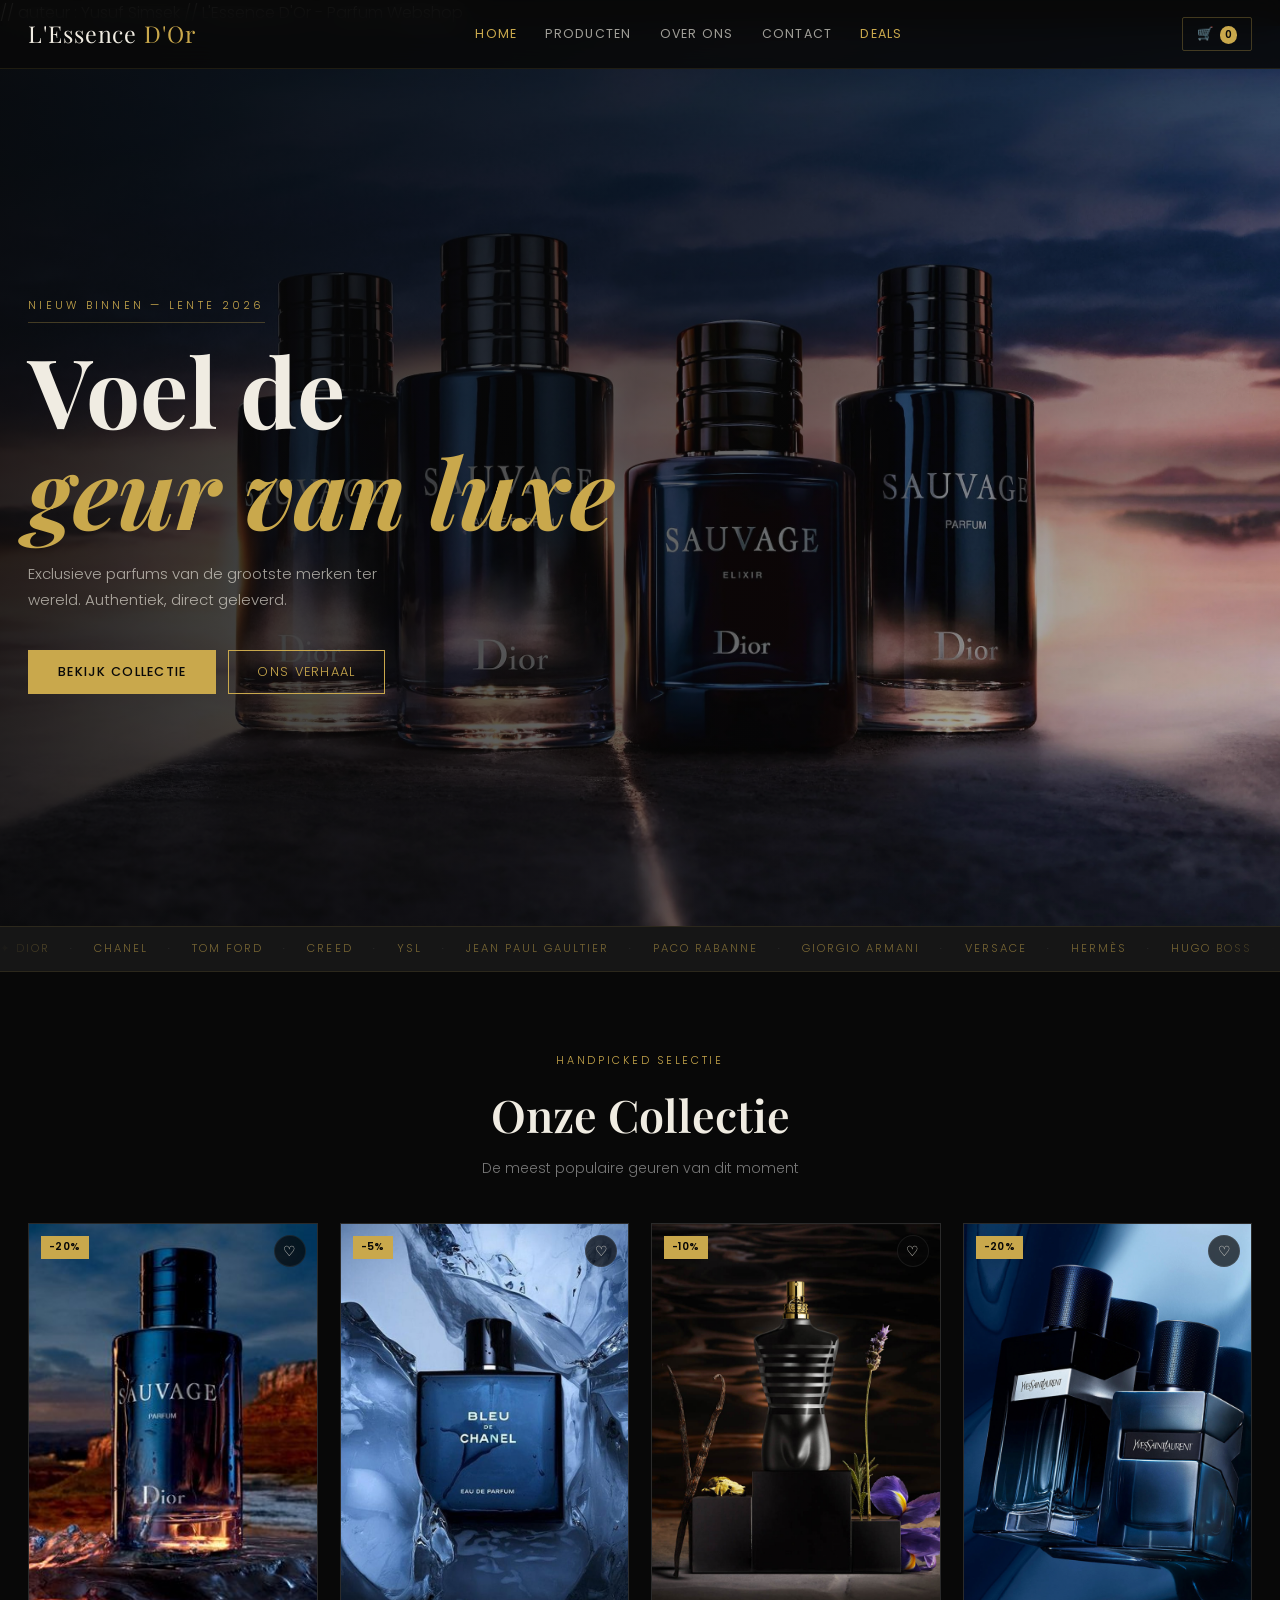
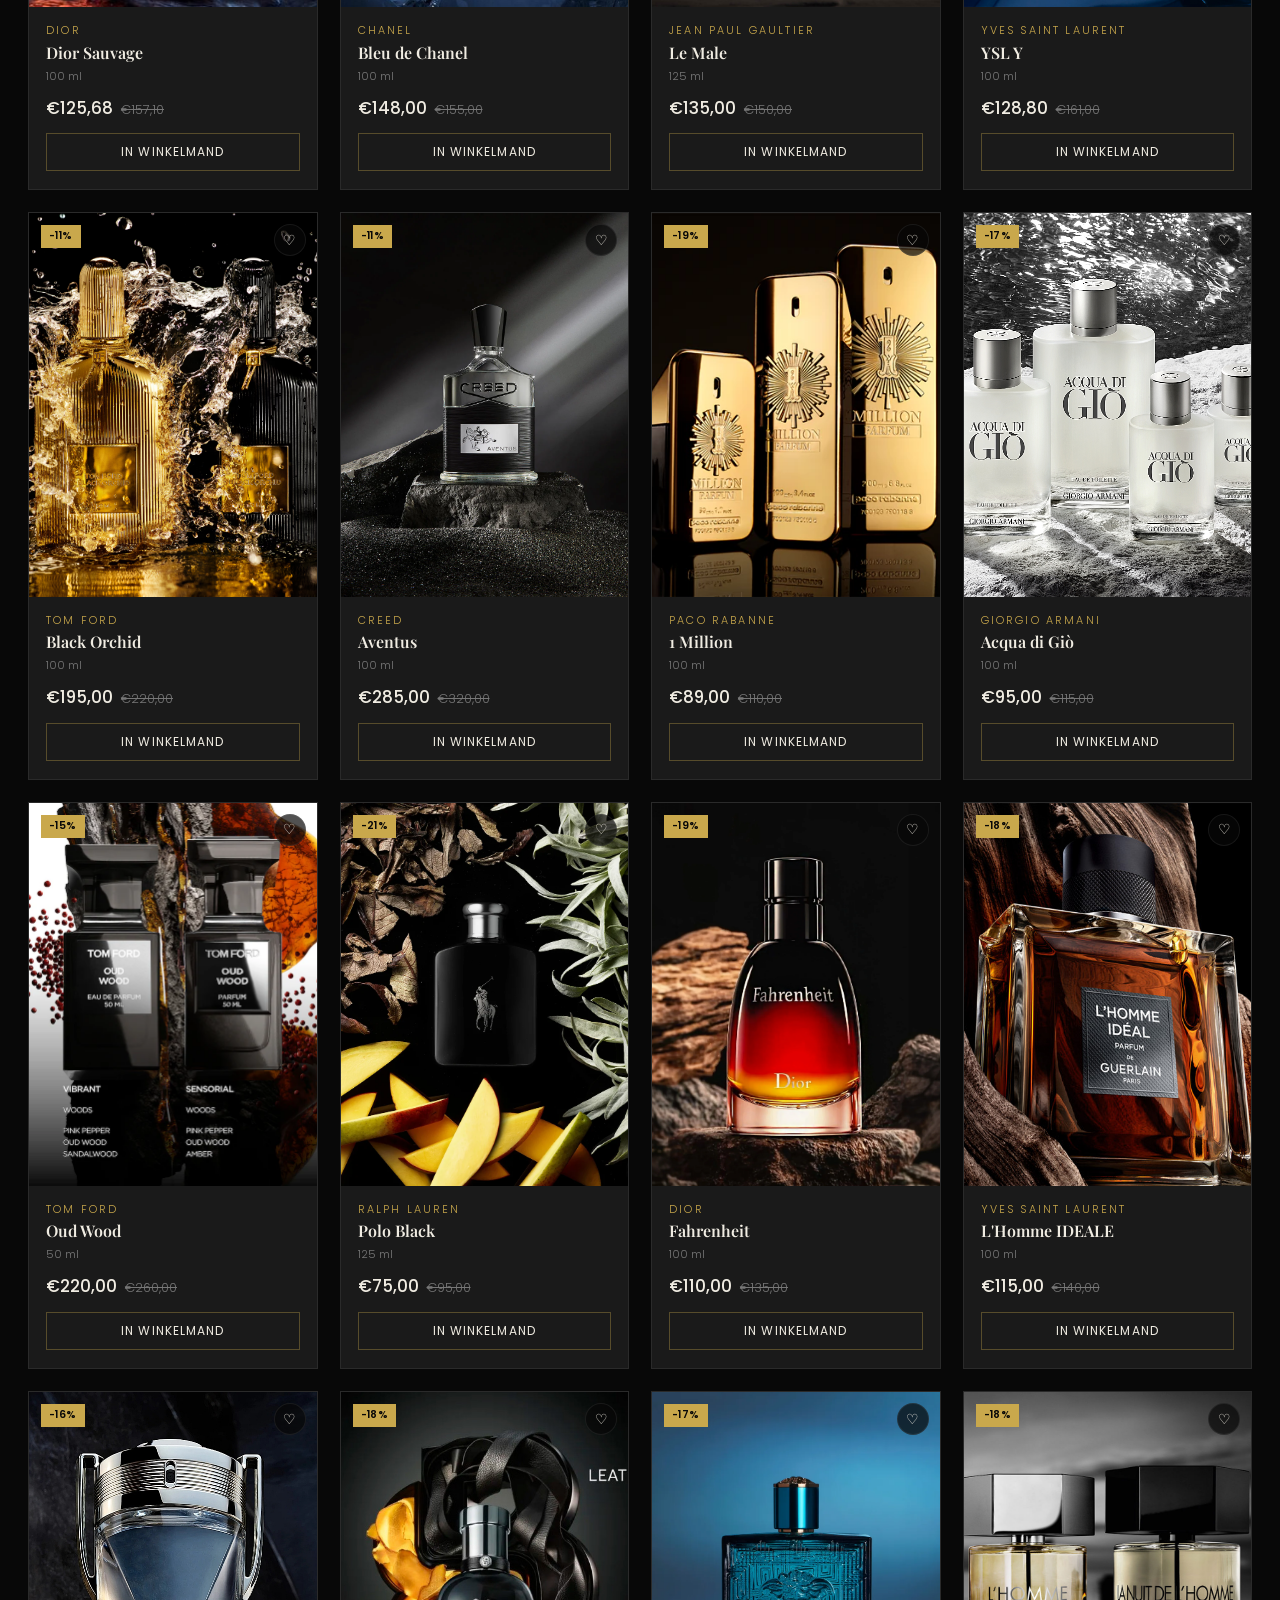
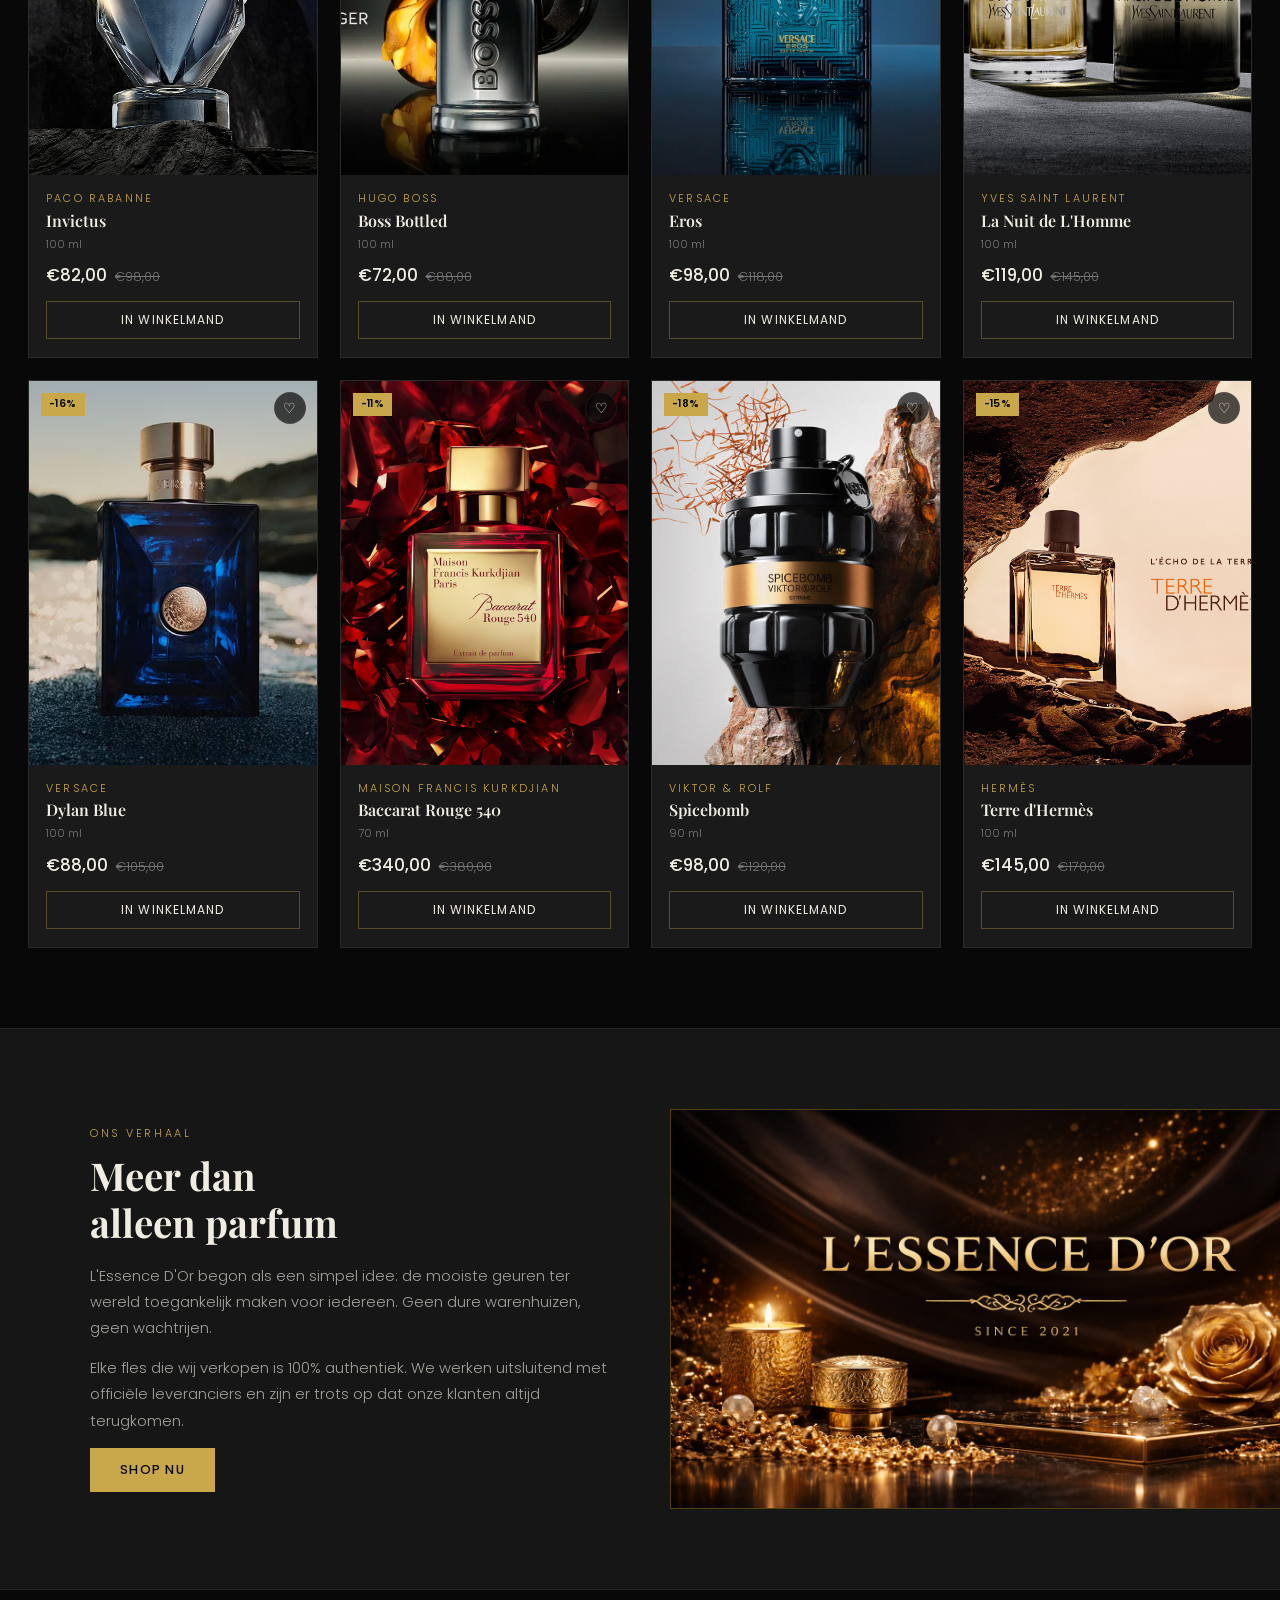
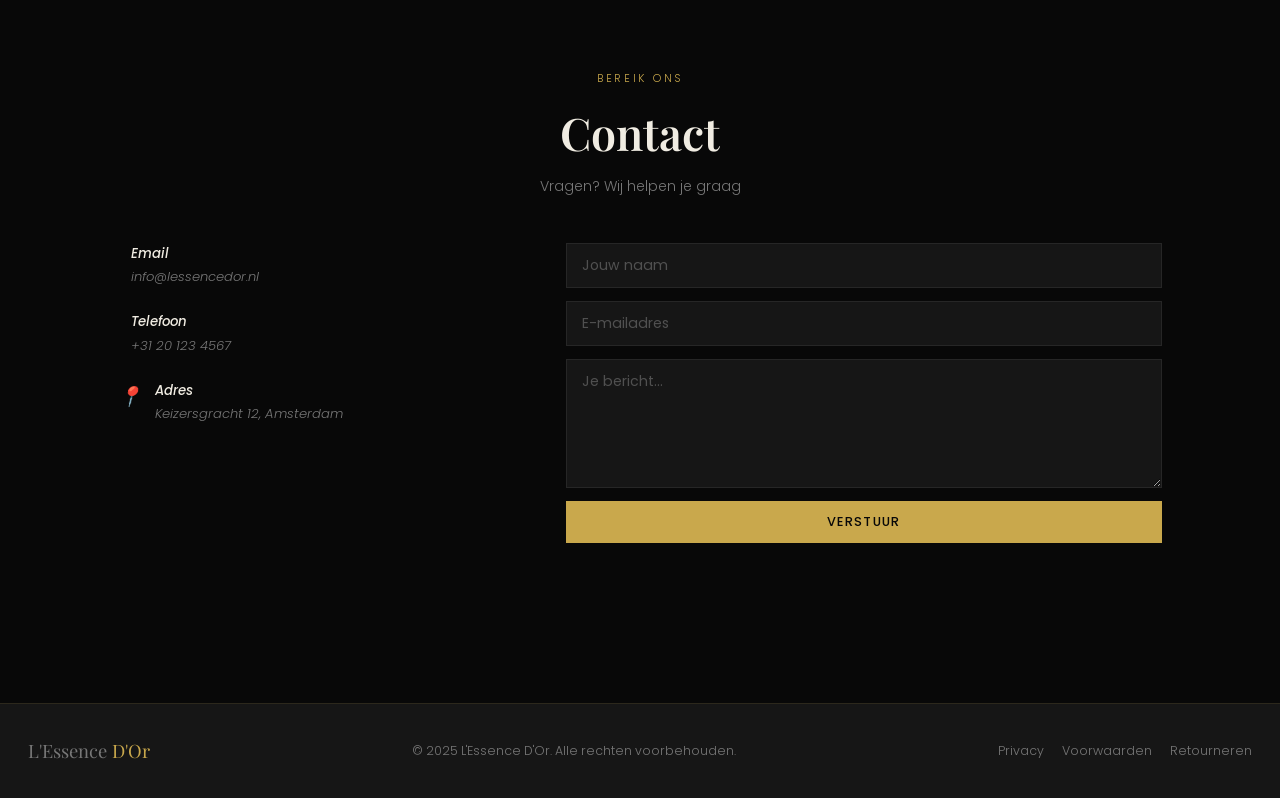
==== index.html @ 988c30e9 "Add files via upload" ====
// auteur : Yusuf Simsek
// L'Essence D'Or - Parfum Webshop

<!DOCTYPE html>
<html lang="nl">
<head>
  <meta charset="UTF-8">
  <meta name="viewport" content="width=device-width, initial-scale=1.0">
  <title>L'Essence D'Or — Luxury Parfum</title>
  <link rel="stylesheet" href="style.css">
  <link href="https://fonts.googleapis.com/css2?family=Playfair+Display:ital,wght@0,400;0,600;0,700;1,400&family=Poppins:wght@300;400;500&display=swap" rel="stylesheet">
</head>
<body>

<header id="navbar">
  <div class="nav-inner">
    <div id="logo">
      <a href="index.html">L'Essence <span>D'Or</span></a>
    </div>

    <nav id="mainNav">
      <a href="index.html" class="actief">Home</a>
      <a href="index.html#producten-sectie">Producten</a>
      <a href="index.html#over-ons">Over ons</a>
      <a href="index.html#contact">Contact</a>
      <a href="deals.html" class="deals-link">Deals </a>
    </nav>

    <div class="nav-rechts">
      <button id="cartBtn">🛒 <span id="cartCount">0</span></button>
      <button class="hamburger" id="hamburger" aria-label="Menu">☰</button>
    </div>
  </div>
</header>

<nav id="mobileMenu">
  <a href="index.html">Home</a>
  <a href="index.html#producten-sectie">Producten</a>
  <a href="index.html#over-ons">Over ons</a>
  <a href="index.html#contact">Contact</a>
  <a href="deals.html">Deals </a>
</nav>


<section id="hero">
  <div class="hero-bg"></div>
  <div class="hero-verduistering"></div>
  <div class="hero-tekst">
    <span class="hero-label">Nieuw binnen — Lente 2026</span>
    <h1>Voel de<br><em>geur van luxe</em></h1>
    <p class="hero-sub">Exclusieve parfums van de grootste merken ter wereld. Authentiek, direct geleverd.</p>
    <div class="hero-knoppen">
      <a href="#producten-sectie" class="btn-goud">Bekijk collectie</a>
      <a href="#over-ons" class="btn-outline">Ons verhaal</a>
    </div>
  </div>
</section>


<aside class="merken-strip" aria-label="Merken">
  <div class="merken-ticker" aria-hidden="true">
    <span>✦ Dior</span><span class="scheidsteken">·</span>
    <span>Chanel</span><span class="scheidsteken">·</span>
    <span>Tom Ford</span><span class="scheidsteken">·</span>
    <span>Creed</span><span class="scheidsteken">·</span>
    <span>YSL</span><span class="scheidsteken">·</span>
    <span>Jean Paul Gaultier</span><span class="scheidsteken">·</span>
    <span>Paco Rabanne</span><span class="scheidsteken">·</span>
    <span>Giorgio Armani</span><span class="scheidsteken">·</span>
    <span>Versace</span><span class="scheidsteken">·</span>
    <span>Hermès</span><span class="scheidsteken">·</span>
    <span>Hugo Boss</span><span class="scheidsteken">·</span>
    <span>Viktor &amp; Rolf</span><span class="scheidsteken">·</span>
    <span>Maison Francis Kurkdjian</span><span class="scheidsteken">·</span>
    <!-- duplicaat voor naadloos effect -->
    <span>✦ Dior</span><span class="scheidsteken">·</span>
    <span>Chanel</span><span class="scheidsteken">·</span>
    <span>Tom Ford</span><span class="scheidsteken">·</span>
    <span>Creed</span><span class="scheidsteken">·</span>
    <span>YSL</span><span class="scheidsteken">·</span>
    <span>Jean Paul Gaultier</span><span class="scheidsteken">·</span>
    <span>Paco Rabanne</span><span class="scheidsteken">·</span>
    <span>Giorgio Armani</span><span class="scheidsteken">·</span>
    <span>Versace</span><span class="scheidsteken">·</span>
    <span>Hermès</span><span class="scheidsteken">·</span>
    <span>Hugo Boss</span><span class="scheidsteken">·</span>
    <span>Viktor &amp; Rolf</span><span class="scheidsteken">·</span>
    <span>Maison Francis Kurkdjian</span><span class="scheidsteken">·</span>
  </div>
</aside>


<main id="producten-sectie">
  <div class="sectie-hoofd">
    <span class="goud-label">Handpicked selectie</span>
    <h2>Onze Collectie</h2>
    <p>De meest populaire geuren van dit moment</p>
  </div>
  <ul class="product-grid" id="productGrid"></ul>
</main>


<section id="over-ons">
  <div class="over-ons-inner">
    <article class="over-tekst">
      <span class="goud-label">Ons verhaal</span>
      <h2>Meer dan<br>alleen parfum</h2>
      <p>L'Essence D'Or begon als een simpel idee: de mooiste geuren ter wereld toegankelijk maken voor iedereen. Geen dure warenhuizen, geen wachtrijen.</p>
      <p>Elke fles die wij verkopen is 100% authentiek. We werken uitsluitend met officiële leveranciers en zijn er trots op dat onze klanten altijd terugkomen.</p>
      <a href="#producten-sectie" class="btn-goud">Shop nu</a>
    </article>
    <figure class="over-figuur">
      <div class="over-figuur-inhoud">
        <span><img src="images/L'Essence D'Or.png" alt="L'Essence D'Or"></span>
        
      </div>
    </figure>
  </div>
</section>


<section id="contact">
  <div class="sectie-hoofd">
    <span class="goud-label">Bereik ons</span>
    <h2>Contact</h2>
    <p>Vragen? Wij helpen je graag</p>
  </div>

  <div class="contact-grid">
    <address class="contact-info">
      <div class="contact-blok">
        <span class="icon"></span>
        <div>
          <strong>Email</strong>
          <p>info@lessencedor.nl</p>
        </div>
      </div>
      <div class="contact-blok">
        <span class="icon"></span>
        <div>
          <strong>Telefoon</strong>
          <p>+31 20 123 4567</p>
        </div>
      </div>
      <div class="contact-blok">
        <span class="icon">📍</span>
        <div>
          <strong>Adres</strong>
          <p>Keizersgracht 12, Amsterdam</p>
        </div>
      </div>
    </address>

    <form id="contactForm" class="contact-form" novalidate>
      <input type="text" placeholder="Jouw naam" required>
      <input type="email" placeholder="E-mailadres" required>
      <textarea placeholder="Je bericht..." rows="5" required></textarea>
      <button type="submit" class="btn-goud">Verstuur</button>
    </form>
  </div>
</section>


<footer>
  <div class="footer-inner">
    <p class="footer-logo">L'Essence <span>D'Or</span></p>
    <p>© 2025 L'Essence D'Or. Alle rechten voorbehouden.</p>
    <nav class="footer-links">
      <a href="#">Privacy</a>
      <a href="#">Voorwaarden</a>
      <a href="#">Retourneren</a>
    </nav>
  </div>
</footer>


<aside id="cartPanel">
  <div class="cart-header">
    <h4>Jouw winkelwagen</h4>
    <button id="sluitCart" aria-label="Sluit winkelwagen">✕</button>
  </div>
  <ul id="cartLijst"></ul>
  <div id="cartSummary">
    <p id="verzendInfo"></p>
    <div class="cart-totaal-rij">
      <span>Totaal</span>
      <strong id="cartTotaal">€0,00</strong>
    </div>
    <a href="checkout.html" class="btn-naar-checkout">Afrekenen →</a>
    <button id="doorwinkelBtn">← Verder winkelen</button>
  </div>
</aside>

<div id="cartOverlay"></div>
<div id="toast" role="status" aria-live="polite"></div>


<script src="script.js"></script>
<script>
  document.addEventListener("DOMContentLoaded", () => {
    const grid = document.getElementById("productGrid")

    producten.forEach(p => {
      const k = korting(p.prijs, p.oudePrijs)
      const li = document.createElement("li")
      li.className = "product-card"
      li.innerHTML = `
        ${k ? '<span class="badge">-' + k + '%</span>' : ""}
        <button class="heart-btn" aria-label="Wishlist">♡</button>
        <a href="product.html?id=${p.id}">
          <figure>
            <img src="${p.img}" alt="${p.naam}" loading="lazy">
          </figure>
        </a>
        <section class="kaart-info">
          <p class="kaart-merk">${p.merk}</p>
          <h3><a href="product.html?id=${p.id}">${p.naam}</a></h3>
          <p class="kaart-ml">${p.ml} ml</p>
          <p class="kaart-prijzen">
            <span class="prijs-nu">${euro(p.prijs)}</span>
            ${k ? '<span class="prijs-oud">' + euro(p.oudePrijs) + "</span>" : ""}
          </p>
          <button class="add-btn" data-id="${p.id}">In winkelmand</button>
        </section>
      `
      li.querySelector(".add-btn").onclick = () => { addToCart(p.id); renderCartSidebar() }
      li.querySelector(".heart-btn").onclick = function() {
        this.classList.toggle("liked")
        this.textContent = this.classList.contains("liked") ? "♥" : "♡"
      }
      grid.appendChild(li)
    })

    document.getElementById("contactForm")?.addEventListener("submit", e => {
      e.preventDefault()
      showToast("Bericht verstuurd! We nemen snel contact op 📩")
      e.target.reset()
    })
  })
</script>

</body>
</html>
---- style.css ----
/* CSS reset en basisstijlen */
*, *::before, *::after {
  box-sizing: border-box;
  margin: 0;
  padding: 0;
}

:root {
  --zwart: #080808;
  --donker: #0f0f0f;
  --grijs-donker: #161616;
  --kaart: #1a1a1a;
  --border: rgba(255,255,255,0.07);
  --goud: #c9a84c;
  --goud-hover: #debb68;
  --wit: #f0ece2;
  --grijs: #777;
  --rood: #c0392b;
  --font-serif: 'Playfair Display', serif;
  --font-sans: 'Poppins', sans-serif;
}

html { scroll-behavior: smooth; }

body {
  background: var(--zwart);
  color: var(--wit);
  font-family: var(--font-sans);
  font-weight: 300;
  line-height: 1.6;
  overflow-x: hidden;
}

a { text-decoration: none; color: inherit; }
img { max-width: 100%; display: block; }
button { cursor: pointer; font-family: var(--font-sans); }
ul { list-style: none; }
figure { margin: 0; }


/* NAVBAR */

#navbar {
  position: fixed;
  top: 0;
  width: 100%;
  z-index: 100;
  background: rgba(8,8,8,0.88);
  backdrop-filter: blur(14px);
  border-bottom: 1px solid rgba(201,168,76,0.12);
  transition: background 0.3s, box-shadow 0.3s;
}

#navbar.scrolled {
  background: rgba(8,8,8,0.98);
  box-shadow: 0 2px 20px rgba(0,0,0,0.4);
}

.nav-inner {
  max-width: 1280px;
  margin: 0 auto;
  padding: 0 28px;
  height: 68px;
  display: flex;
  align-items: center;
  justify-content: space-between;
  gap: 16px;
}

#logo a {
  font-family: var(--font-serif);
  font-size: 1.45rem;
  letter-spacing: 0.04em;
}
#logo span { color: var(--goud); }

nav#mainNav {
  display: flex;
  gap: 28px;
}

nav#mainNav a {
  font-size: 0.78rem;
  font-weight: 400;
  letter-spacing: 0.1em;
  text-transform: uppercase;
  color: rgba(240,236,226,0.65);
  transition: color 0.2s;
}
nav#mainNav a:hover { color: var(--goud); }
nav#mainNav a.actief { color: var(--goud); }
nav#mainNav .deals-link { color: var(--goud); }

.nav-rechts {
  display: flex;
  align-items: center;
  gap: 12px;
}

#cartBtn {
  background: transparent;
  border: 1px solid rgba(201,168,76,0.3);
  color: var(--wit);
  padding: 6px 14px;
  font-size: 0.82rem;
  border-radius: 2px;
  transition: all 0.2s;
}
#cartBtn:hover { border-color: var(--goud); color: var(--goud); }

#cartCount {
  display: inline-block;
  background: var(--goud);
  color: var(--zwart);
  font-size: 0.65rem;
  font-weight: 600;
  padding: 1px 5px;
  border-radius: 10px;
  margin-left: 3px;
  min-width: 16px;
  text-align: center;
}

.hamburger {
  display: none;
  background: none;
  border: none;
  color: var(--wit);
  font-size: 1.5rem;
  line-height: 1;
}

#mobileMenu {
  display: none;
  position: fixed;
  top: 68px;
  left: 0;
  right: 0;
  background: var(--donker);
  border-bottom: 1px solid rgba(201,168,76,0.12);
  z-index: 99;
  flex-direction: column;
  padding: 10px 28px 18px;
}
#mobileMenu.open { display: flex; }
#mobileMenu a {
  padding: 12px 0;
  border-bottom: 1px solid var(--border);
  font-size: 0.88rem;
  color: rgba(240,236,226,0.7);
}
#mobileMenu a:last-child { border: none; color: var(--goud); }


/* cart sidebar*/

#cartPanel {
  position: fixed;
  right: -380px;
  top: 0;
  width: 360px;
  height: 100vh;
  background: #121212;
  border-left: 1px solid rgba(201,168,76,0.18);
  z-index: 200;
  display: flex;
  flex-direction: column;
  transition: right 0.35s cubic-bezier(0.25, 0.46, 0.45, 0.94);
}
#cartPanel.open { right: 0; }

#cartOverlay {
  display: none;
  position: fixed;
  inset: 0;
  background: rgba(0,0,0,0.5);
  z-index: 150;
}
#cartOverlay.open { display: block; }

.cart-header {
  display: flex;
  align-items: center;
  justify-content: space-between;
  padding: 20px 22px;
  border-bottom: 1px solid var(--border);
}
.cart-header h4 {
  font-family: var(--font-serif);
  font-size: 1.1rem;
}
#sluitCart {
  background: none;
  border: none;
  color: var(--grijs);
  font-size: 1.1rem;
  transition: color 0.2s;
}
#sluitCart:hover { color: var(--wit); }

#cartLijst {
  flex: 1;
  overflow-y: auto;
  padding: 14px 22px;
  display: flex;
  flex-direction: column;
  gap: 2px;
}

#cartLijst li {
  display: flex;
  align-items: center;
  gap: 8px;
  padding: 10px 0;
  border-bottom: 1px solid var(--border);
  font-size: 0.83rem;
}

#cartLijst li:last-child { border: none; }

.cart-naam {
  flex: 1;
  line-height: 1.3;
}
.cart-naam small {
  display: block;
  color: var(--grijs);
  font-size: 0.7rem;
}
.cart-prijs {
  color: var(--goud);
  font-weight: 500;
  white-space: nowrap;
}
.cart-verwijder {
  background: none;
  border: none;
  color: var(--grijs);
  font-size: 0.7rem;
  transition: color 0.15s;
  padding: 2px 4px;
}
.cart-verwijder:hover { color: var(--rood); }

#cartSummary {
  padding: 16px 22px 22px;
  border-top: 1px solid var(--border);
  display: flex;
  flex-direction: column;
  gap: 10px;
}

#verzendInfo {
  font-size: 0.74rem;
  color: var(--goud);
  text-align: center;
  padding: 7px;
  background: rgba(201,168,76,0.06);
  border: 1px solid rgba(201,168,76,0.15);
}

.cart-totaal-rij {
  display: flex;
  justify-content: space-between;
  align-items: center;
  font-size: 0.88rem;
}
.cart-totaal-rij strong {
  font-family: var(--font-serif);
  font-size: 1.2rem;
  color: var(--goud);
}

.btn-naar-checkout {
  display: block;
  width: 100%;
  text-align: center;
  background: var(--goud);
  color: var(--zwart);
  padding: 12px;
  font-size: 0.8rem;
  font-weight: 500;
  letter-spacing: 0.1em;
  text-transform: uppercase;
  transition: background 0.2s;
}
.btn-naar-checkout:hover { background: var(--goud-hover); }

#doorwinkelBtn {
  background: none;
  border: none;
  color: var(--grijs);
  font-size: 0.76rem;
  text-decoration: underline;
  padding: 4px 0;
  text-align: center;
  width: 100%;
  transition: color 0.2s;
}
#doorwinkelBtn:hover { color: var(--wit); }


/*toast (melding!*/

#toast {
  position: fixed;
  bottom: 28px;
  left: 50%;
  transform: translateX(-50%) translateY(60px);
  background: var(--goud);
  color: var(--zwart);
  padding: 10px 24px;
  font-size: 0.82rem;
  font-weight: 500;
  letter-spacing: 0.05em;
  z-index: 999;
  opacity: 0;
  transition: all 0.3s;
  pointer-events: none;
  white-space: nowrap;
}
#toast.zichtbaar {
  opacity: 1;
  transform: translateX(-50%) translateY(0);
}


/* knoppen design */

.btn-goud {
  display: inline-block;
  background: var(--goud);
  color: var(--zwart);
  padding: 12px 30px;
  font-size: 0.8rem;
  font-weight: 500;
  letter-spacing: 0.1em;
  text-transform: uppercase;
  border: none;
  transition: background 0.2s, transform 0.2s;
}
.btn-goud:hover { background: var(--goud-hover); transform: translateY(-1px); }

.btn-outline {
  display: inline-block;
  border: 1px solid var(--goud);
  color: var(--goud);
  padding: 11px 28px;
  font-size: 0.8rem;
  letter-spacing: 0.1em;
  text-transform: uppercase;
  background: transparent;
  transition: all 0.2s;
}
.btn-outline:hover { background: var(--goud); color: var(--zwart); }


/*  product card deels*/

.product-card {
  background: var(--kaart);
  border: 1px solid var(--border);
  position: relative;
  overflow: hidden;
  transition: transform 0.3s, border-color 0.3s, box-shadow 0.3s;
}
.product-card:hover {
  transform: translateY(-5px);
  border-color: rgba(201,168,76,0.3);
  box-shadow: 0 12px 36px rgba(0,0,0,0.3);
}

.product-card figure {
  aspect-ratio: 3/4;
  overflow: hidden;
  background: #111;
}
.product-card figure img {
  width: 100%;
  height: 100%;
  object-fit: cover;
  transition: transform 0.5s ease;
}
.product-card:hover figure img { transform: scale(1.06); }

.kaart-info { padding: 15px 17px 18px; }

.kaart-merk {
  font-size: 0.68rem;
  letter-spacing: 0.2em;
  text-transform: uppercase;
  color: var(--goud);
  margin-bottom: 3px;
}

.kaart-info h3 {
  font-family: var(--font-serif);
  font-size: 1rem;
  font-weight: 600;
  margin-bottom: 4px;
  line-height: 1.3;
}
.kaart-info h3 a { color: var(--wit); }
.kaart-info h3 a:hover { color: var(--goud); }

.kaart-ml {
  font-size: 0.7rem;
  color: var(--grijs);
  margin-bottom: 9px;
}

.kaart-prijzen {
  display: flex;
  align-items: baseline;
  gap: 8px;
  margin-bottom: 12px;
}

.prijs-nu { font-size: 1.05rem; font-weight: 500; }
.prijs-oud { font-size: 0.8rem; color: var(--grijs); text-decoration: line-through; }

.badge {
  position: absolute;
  top: 12px;
  left: 12px;
  background: var(--goud);
  color: var(--zwart);
  font-size: 0.66rem;
  font-weight: 600;
  padding: 3px 8px;
  letter-spacing: 0.04em;
  z-index: 2;
}

.heart-btn {
  position: absolute;
  top: 11px;
  right: 11px;
  width: 32px;
  height: 32px;
  border-radius: 50%;
  background: rgba(8,8,8,0.7);
  border: 1px solid var(--border);
  color: var(--wit);
  font-size: 0.88rem;
  display: flex;
  align-items: center;
  justify-content: center;
  z-index: 2;
  transition: all 0.2s;
}
.heart-btn:hover, .heart-btn.liked { color: #e04040; border-color: #e04040; }

.add-btn {
  width: 100%;
  padding: 9px;
  background: transparent;
  border: 1px solid rgba(201,168,76,0.35);
  color: var(--wit);
  font-size: 0.75rem;
  letter-spacing: 0.09em;
  text-transform: uppercase;
  transition: all 0.2s;
}
.add-btn:hover { background: var(--goud); border-color: var(--goud); color: var(--zwart); }


/* product grid */

.product-grid {
  display: grid;
  grid-template-columns: repeat(auto-fill, minmax(230px, 1fr));
  gap: 22px;
}


/* Sectie Header */

.sectie-hoofd {
  text-align: center;
  margin-bottom: 44px;
}
.sectie-hoofd h2 {
  font-family: var(--font-serif);
  font-size: clamp(1.8rem, 3.5vw, 2.8rem);
  font-weight: 600;
  margin-bottom: 6px;
}
.sectie-hoofd p { color: var(--grijs); font-size: 0.88rem; }

.goud-label {
  display: block;
  font-size: 0.68rem;
  letter-spacing: 0.25em;
  text-transform: uppercase;
  color: var(--goud);
  margin-bottom: 10px;
}

/*sterren*/
.ster-vol { color: var(--goud); }
.ster-leeg { color: rgba(255,255,255,0.18); }


/*footer*/

footer {
  background: var(--grijs-donker);
  border-top: 1px solid rgba(201,168,76,0.12);
  padding: 32px 28px;
  margin-top: 80px;
}
.footer-inner {
  max-width: 1280px;
  margin: 0 auto;
  display: flex;
  align-items: center;
  justify-content: space-between;
  flex-wrap: wrap;
  gap: 14px;
}
.footer-logo { font-family: var(--font-serif); font-size: 1.15rem; }
.footer-logo span { color: var(--goud); }
footer p { color: var(--grijs); font-size: 0.78rem; }
.footer-links { display: flex; gap: 18px; }
.footer-links a { color: var(--grijs); font-size: 0.78rem; transition: color 0.2s; }
.footer-links a:hover { color: var(--goud); }


/* hero */

#hero {
  min-height: 100vh;
  position: relative;
  display: flex;
  align-items: center;
  overflow: hidden;
  background: var(--donker);
}
.hero-bg {
  position: absolute;
  inset: 0;
  background: url('images/diorreclame.webp') center/cover no-repeat;
  z-index: 0;
}
.hero-verduistering {
  position: absolute;
  inset: 0;
  background: linear-gradient(105deg, rgba(8,8,8,0.92) 0%, rgba(8,8,8,0.6) 55%, rgba(8,8,8,0.15) 100%);
  z-index: 1;
}
.hero-tekst {
  position: relative;
  z-index: 2;
  max-width: 1280px;
  width: 100%;
  margin: 0 auto;
  padding: 100px 28px 60px;
}
.hero-label {
  display: inline-block;
  font-size: 0.68rem;
  letter-spacing: 0.3em;
  text-transform: uppercase;
  color: var(--goud);
  margin-bottom: 16px;
  padding-bottom: 8px;
  border-bottom: 1px solid rgba(201,168,76,0.3);
}
.hero-tekst h1 {
  font-family: var(--font-serif);
  font-size: clamp(3rem, 7.5vw, 6.5rem);
  font-weight: 700;
  line-height: 1.05;
  margin-bottom: 20px;
  max-width: 620px;
}
.hero-tekst h1 em { color: var(--goud); font-style: italic; }
.hero-sub {
  max-width: 400px;
  font-size: 0.94rem;
  color: rgba(240,236,226,0.65);
  margin-bottom: 36px;
  line-height: 1.75;
}
.hero-knoppen { display: flex; gap: 12px; flex-wrap: wrap; }


/* merken strip*/

.merken-strip {
  background: var(--grijs-donker);
  border-top: 1px solid rgba(201,168,76,0.12);
  border-bottom: 1px solid rgba(201,168,76,0.12);
  padding: 13px 0;
  overflow: hidden;
  position: relative;
}

/* fade links en rechts */
.merken-strip::before,
.merken-strip::after {
  content: '';
  position: absolute;
  top: 0;
  bottom: 0;
  width: 80px;
  z-index: 2;
  pointer-events: none;
}
.merken-strip::before { left: 0; background: linear-gradient(to right, var(--grijs-donker), transparent); }
.merken-strip::after  { right: 0; background: linear-gradient(to left, var(--grijs-donker), transparent); }

/* links naar rechts = van -50% naar 0 */
.merken-ticker {
  display: inline-flex;
  align-items: center;
  gap: 20px;
  white-space: nowrap;
  animation: ticker-ltr 32s linear infinite;
  font-size: 0.7rem;
  letter-spacing: 0.18em;
  text-transform: uppercase;
}

.merken-strip:hover .merken-ticker { animation-play-state: paused; }

.merken-ticker span { color: rgba(201,168,76,0.55); flex-shrink: 0; }
.merken-ticker .scheidsteken { color: rgba(255,255,255,0.15); font-size: 0.55rem; }

@keyframes ticker-ltr {
  from { transform: translateX(-50%); }
  to   { transform: translateX(0); }
}


/* producten sectie */

#producten-sectie {
  max-width: 1280px;
  margin: 0 auto;
  padding: 80px 28px;
}


/* over ons */

#over-ons {
  background: var(--grijs-donker);
  border-top: 1px solid var(--border);
  border-bottom: 1px solid var(--border);
  padding: 80px 28px;
}

.over-ons-inner {
  max-width: 1100px;
  margin: 0 auto;
  display: grid;
  grid-template-columns: 1fr 1fr;
  gap: 60px;
  align-items: center;
}

.over-tekst h2 {
  font-family: var(--font-serif);
  font-size: clamp(1.8rem, 3vw, 2.6rem);
  line-height: 1.2;
  margin-bottom: 18px;
}
.over-tekst p {
  color: rgba(240,236,226,0.65);
  font-size: 0.92rem;
  line-height: 1.78;
  margin-bottom: 14px;
}

.over-figuur {
  aspect-ratio: 16/9; 
  border: 1px solid rgba(255, 187, 0, 0.25);
  overflow: hidden;
  min-height: 400px;
}

.over-figuur img {
  width: 100%;
  height: 100%;
  object-fit: cover;
  display: block;
}



/* decoratieve lijn is verwijderd functie is er nog voor indien wijzigingen nodig */
.over-figuur::before {
  display: none;
}

.over-figuur-inhoud {
  text-align: center;
  color: rgba(201,168,76,0.3);
}
.over-figuur-inhoud span { font-size: 2.5rem; display: block; margin-bottom: 10px; }
.over-figuur-inhoud p {
  font-size: 0.62rem;
  letter-spacing: 0.3em;
  text-transform: uppercase;
  color: rgba(201,168,76,0.4);
}


/* contact van index*/

#contact {
  max-width: 1100px;
  margin: 0 auto;
  padding: 80px 28px;
}

.contact-grid {
  display: grid;
  grid-template-columns: 1fr 1.5fr;
  gap: 50px;
  align-items: start;
  margin-top: 46px;
}

.contact-info {
  display: flex;
  flex-direction: column;
  gap: 24px;
}

.contact-blok {
  display: flex;
  align-items: flex-start;
  gap: 13px;
}
.contact-blok .icon { font-size: 1.2rem; margin-top: 2px; }
.contact-blok strong { display: block; font-weight: 500; font-size: 0.83rem; margin-bottom: 2px; }
.contact-blok p { color: var(--grijs); font-size: 0.82rem; }

.contact-form {
  display: flex;
  flex-direction: column;
  gap: 13px;
}
.contact-form input,
.contact-form textarea {
  background: var(--grijs-donker);
  border: 1px solid var(--border);
  color: var(--wit);
  padding: 11px 15px;
  font-family: var(--font-sans);
  font-size: 0.88rem;
  width: 100%;
  outline: none;
  transition: border-color 0.2s;
}
.contact-form input:focus,
.contact-form textarea:focus { border-color: rgba(201,168,76,0.45); }
.contact-form input::placeholder,
.contact-form textarea::placeholder { color: rgba(255,255,255,0.25); }
.contact-form textarea { resize: vertical; }


/* product detail*/

.product-pagina {
  max-width: 1280px;
  margin: 0 auto;
  padding: 100px 28px 80px;
}

nav.breadcrumb {
  display: flex;
  align-items: center;
  gap: 8px;
  margin-bottom: 36px;
  font-size: 0.74rem;
  color: var(--grijs);
}
nav.breadcrumb a { color: var(--grijs); transition: color 0.2s; }
nav.breadcrumb a:hover { color: var(--goud); }
nav.breadcrumb .pijl { opacity: 0.35; }
nav.breadcrumb .huidig { color: rgba(240,236,226,0.5); }

.detail-grid {
  display: grid;
  grid-template-columns: 1fr 1fr;
  gap: 60px;
  align-items: start;
  margin-bottom: 70px;
}

/*foto kolom*/
.foto-kolom { display: flex; flex-direction: column; gap: 12px; }

.hoofd-foto {
  aspect-ratio: 3/4;
  overflow: hidden;
  background: var(--grijs-donker);
}
.hoofd-foto img {
  width: 100%;
  height: 100%;
  object-fit: cover;
  transition: transform 0.5s;
}
.hoofd-foto:hover img { transform: scale(1.04); }

.thumb-rij { display: flex; gap: 10px; }
.thumb {
  width: 76px;
  aspect-ratio: 3/4;
  object-fit: cover;
  cursor: pointer;
  border: 1px solid var(--border);
  transition: border-color 0.2s;
  flex-shrink: 0;
}
.thumb:hover { border-color: rgba(201,168,76,0.4); }
.thumb.actief { border-color: var(--goud); }

/*info kolom*/
.info-kolom { position: sticky; top: 90px; }

.product-merk {
  font-size: 0.68rem;
  letter-spacing: 0.25em;
  text-transform: uppercase;
  color: var(--goud);
  margin-bottom: 8px;
}
.product-naam {
  font-family: var(--font-serif);
  font-size: clamp(1.8rem, 3vw, 2.8rem);
  font-weight: 700;
  line-height: 1.1;
  margin-bottom: 5px;
}
.product-ml-type {
  font-size: 0.8rem;
  color: var(--grijs);
  margin-bottom: 16px;
}

.score-rij {
  display: flex;
  align-items: center;
  gap: 8px;
  margin-bottom: 18px;
  font-size: 0.78rem;
  color: var(--grijs);
}

.prijs-blok {
  display: flex;
  align-items: baseline;
  gap: 11px;
  margin-bottom: 20px;
}
.prijs-groot {
  font-family: var(--font-serif);
  font-size: 2rem;
  font-weight: 600;
}
.prijs-oud-groot {
  font-size: 1rem;
  color: var(--grijs);
  text-decoration: line-through;
}
.korting-badge {
  background: var(--goud);
  color: var(--zwart);
  font-size: 0.7rem;
  font-weight: 600;
  padding: 3px 8px;
}

.beschrijving {
  color: rgba(240,236,226,0.68);
  font-size: 0.9rem;
  line-height: 1.8;
  padding: 18px 0;
  border-top: 1px solid var(--border);
  border-bottom: 1px solid var(--border);
  margin-bottom: 20px;
}

/*geuren*/
.noten-grid {
  display: grid;
  grid-template-columns: repeat(3, 1fr);
  gap: 10px;
  margin-bottom: 24px;
}
.noot {
  background: var(--grijs-donker);
  border: 1px solid var(--border);
  padding: 12px;
  text-align: center;
}
.noot-label {
  font-size: 0.6rem;
  letter-spacing: 0.18em;
  text-transform: uppercase;
  color: var(--goud);
  margin-bottom: 5px;
}
.noot-waarde { font-size: 0.75rem; color: rgba(240,236,226,0.7); line-height: 1.4; }

/*cart rij*/
.cart-rij {
  display: flex;
  gap: 10px;
  margin-bottom: 16px;
}

.aantal-wrap {
  display: flex;
  align-items: center;
  border: 1px solid var(--border);
}
.aantal-btn {
  width: 36px;
  height: 46px;
  background: transparent;
  border: none;
  color: var(--wit);
  font-size: 1.1rem;
  transition: background 0.15s;
}
.aantal-btn:hover { background: rgba(255,255,255,0.06); }
#aantalInput {
  width: 40px;
  height: 46px;
  background: transparent;
  border: none;
  border-left: 1px solid var(--border);
  border-right: 1px solid var(--border);
  color: var(--wit);
  text-align: center;
  font-family: var(--font-sans);
  font-size: 0.9rem;
  outline: none;
}

.cart-toevoeg-btn {
  flex: 1;
  height: 46px;
  background: var(--goud);
  border: none;
  color: var(--zwart);
  font-size: 0.8rem;
  font-weight: 500;
  letter-spacing: 0.1em;
  text-transform: uppercase;
  transition: background 0.2s;
}
.cart-toevoeg-btn:hover { background: var(--goud-hover); }

.geur-tags { display: flex; gap: 7px; flex-wrap: wrap; }
.geur-tag {
  padding: 4px 11px;
  border: 1px solid var(--border);
  font-size: 0.68rem;
  letter-spacing: 0.06em;
  color: var(--grijs);
}

/*reviews sectie*/
.reviews-sectie {
  border-top: 1px solid var(--border);
  padding-top: 50px;
  margin-bottom: 60px;
}
.reviews-header {
  display: flex;
  align-items: flex-end;
  justify-content: space-between;
  margin-bottom: 28px;
  flex-wrap: wrap;
  gap: 14px;
}
.reviews-header h2 {
  font-family: var(--font-serif);
  font-size: 1.6rem;
}
.gem-score {
  display: flex;
  align-items: center;
  gap: 10px;
}
.gem-getal {
  font-family: var(--font-serif);
  font-size: 2.5rem;
  color: var(--goud);
  line-height: 1;
}

.reviews-lijst { display: flex; flex-direction: column; gap: 16px; }

.review-kaart {
  background: var(--grijs-donker);
  border: 1px solid var(--border);
  padding: 20px 22px;
}
.review-kaart header {
  display: flex;
  justify-content: space-between;
  align-items: center;
  margin-bottom: 8px;
}
.review-kaart header strong { font-size: 0.88rem; font-weight: 500; }
.review-kaart header time { font-size: 0.72rem; color: var(--grijs); }
.review-sterren { font-size: 0.82rem; margin-bottom: 8px; }
.review-kaart > p { color: rgba(240,236,226,0.65); font-size: 0.86rem; line-height: 1.65; }


.gerelateerd-sectie { margin-bottom: 60px; }
.gerelateerd-sectie h2 {
  font-family: var(--font-serif);
  font-size: 1.5rem;
  margin-bottom: 22px;
}

.niet-gevonden {
  color: var(--grijs);
  text-align: center;
  padding: 80px 0 20px;
}


/*Afrekennen */

.checkout-pagina {
  max-width: 1100px;
  margin: 0 auto;
  padding: 100px 28px 80px;
}
.checkout-pagina > h1 {
  font-family: var(--font-serif);
  font-size: clamp(1.9rem, 3.5vw, 2.8rem);
  margin-bottom: 8px;
}

/* stappen */
.stappen {
  display: flex;
  align-items: center;
  gap: 0;
  margin: 12px 0 36px;
}
.stap {
  display: flex;
  align-items: center;
  gap: 7px;
  font-size: 0.72rem;
  letter-spacing: 0.08em;
  text-transform: uppercase;
  color: var(--grijs);
}
.stap.actief { color: var(--goud); }
.stap.klaar { color: rgba(201,168,76,0.45); }
.stap-num {
  width: 22px;
  height: 22px;
  border-radius: 50%;
  border: 1px solid currentColor;
  display: flex;
  align-items: center;
  justify-content: center;
  font-size: 0.64rem;
}
.stap-lijn { width: 28px; height: 1px; background: var(--border); margin: 0 8px; }

/* layout */
.checkout-layout {
  display: grid;
  grid-template-columns: 1fr 340px;
  gap: 30px;
  align-items: start;
}

.checkout-form { display: flex; flex-direction: column; gap: 22px; }

.form-blok {
  background: var(--grijs-donker);
  border: 1px solid var(--border);
  padding: 22px 20px;
}
.form-blok h3 {
  font-family: var(--font-serif);
  font-size: 1rem;
  font-weight: 600;
  margin-bottom: 16px;
  padding-bottom: 11px;
  border-bottom: 1px solid var(--border);
}

.form-rij {
  display: grid;
  grid-template-columns: 1fr 1fr;
  gap: 11px;
  margin-bottom: 11px;
}
.form-rij.enkel { grid-template-columns: 1fr; }
.form-rij.breed-links { grid-template-columns: 2fr 1fr; }

.form-groep { display: flex; flex-direction: column; gap: 5px; }
.form-groep label {
  font-size: 0.66rem;
  letter-spacing: 0.12em;
  text-transform: uppercase;
  color: rgba(240,236,226,0.42);
}
.form-groep input,
.form-groep select {
  background: var(--zwart);
  border: 1px solid var(--border);
  color: var(--wit);
  padding: 10px 12px;
  font-family: var(--font-sans);
  font-size: 0.86rem;
  outline: none;
  transition: border-color 0.2s;
  width: 100%;
  -webkit-appearance: none;
  appearance: none;
}

.form-groep input:focus,
.form-groep select:focus { border-color: rgba(201,168,76,0.45); }
.form-groep input::placeholder { color: rgba(255,255,255,0.2); }
.form-groep input.fout { border-color: var(--rood); }
.fout-tekst { font-size: 0.66rem; color: var(--rood); min-height: 14px; }


/* betaal opties */
.betaal-opties { display: flex; flex-direction: column; gap: 8px; }
.betaal-optie {
  display: flex;
  align-items: center;
  gap: 12px;
  padding: 12px 14px;
  border: 1px solid var(--border);
  cursor: pointer;
  transition: border-color 0.2s;
}
.betaal-optie:hover { border-color: rgba(201,168,76,0.3); }
.betaal-optie.actief { border-color: rgba(201,168,76,0.5); background: rgba(201,168,76,0.04); }
.betaal-optie input[type="radio"] { accent-color: var(--goud); flex-shrink: 0; }
.betaal-icon { font-size: 1.15rem; }
.betaal-naam { font-size: 0.85rem; }
.betaal-sub { font-size: 0.68rem; color: var(--grijs); margin-top: 1px; }

/* order samenvatting */
.order-samen {
  background: var(--grijs-donker);
  border: 1px solid var(--border);
  padding: 20px 18px;
  position: sticky;
  top: 88px;
}
.order-samen h3 {
  font-family: var(--font-serif);
  font-size: 1rem;
  margin-bottom: 14px;
  padding-bottom: 12px;
  border-bottom: 1px solid var(--border);
}

#orderLijst {
  display: flex;
  flex-direction: column;
  gap: 12px;
  margin-bottom: 14px;
  padding-bottom: 14px;
  border-bottom: 1px solid var(--border);
  max-height: 260px;
  overflow-y: auto;
}
#orderLijst li {
  display: flex;
  align-items: center;
  gap: 10px;
}
#orderLijst li img {
  width: 46px;
  aspect-ratio: 3/4;
  object-fit: cover;
  background: #111;
  flex-shrink: 0;
}
#orderLijst li span { flex: 1; font-size: 0.8rem; line-height: 1.3; }
#orderLijst li span strong { display: block; }
#orderLijst li span small { color: var(--grijs); font-size: 0.68rem; }
.order-prijs { font-size: 0.82rem; white-space: nowrap; }

.samen-rij {
  display: flex;
  justify-content: space-between;
  font-size: 0.82rem;
  color: rgba(240,236,226,0.65);
  margin-bottom: 7px;
}
.samen-rij.eindtotaal {
  font-size: 0.94rem;
  color: var(--wit);
  border-top: 1px solid var(--border);
  padding-top: 11px;
  margin-top: 5px;
}
.samen-rij.eindtotaal strong {
  font-family: var(--font-serif);
  font-size: 1.32rem;
  color: var(--goud);
}
.gratis { color: var(--goud); }

.betaal-btn {
  width: 100%;
  padding: 14px;
  background: var(--goud);
  border: none;
  color: var(--zwart);
  font-size: 0.8rem;
  font-weight: 500;
  letter-spacing: 0.12em;
  text-transform: uppercase;
  margin-top: 14px;
  transition: background 0.2s;
}
.betaal-btn:hover { background: var(--goud-hover); }
.betaal-btn:disabled { opacity: 0.5; cursor: not-allowed; }

.veilig-tekst {
  text-align: center;
  font-size: 0.68rem;
  color: var(--grijs);
  margin-top: 9px;
}

/*leeg cart + bevestiging*/
#leegCart, #bevestiging {
  text-align: center;
  padding: 70px 0;
}
#leegCart p { color: var(--grijs); margin-bottom: 18px; }

.check-cirkel {
  width: 74px;
  height: 74px;
  border-radius: 50%;
  border: 2px solid var(--goud);
  display: flex;
  align-items: center;
  justify-content: center;
  margin: 0 auto 20px;
  font-size: 1.8rem;
  color: var(--goud);
  animation: popIn 0.4s ease;
}
@keyframes popIn {
  from { transform: scale(0); opacity: 0; }
  to   { transform: scale(1); opacity: 1; }
}
#bevestiging h2 {
  font-family: var(--font-serif);
  font-size: 2rem;
  margin-bottom: 10px;
}
#bevestiging p {
  color: rgba(240,236,226,0.65);
  font-size: 0.9rem;
  line-height: 1.7;
  margin-bottom: 8px;
}
#bestelnr {
  display: inline-block;
  background: rgba(201,168,76,0.07);
  border: 1px solid rgba(201,168,76,0.28);
  color: var(--goud);
  padding: 6px 18px;
  font-size: 0.74rem;
  letter-spacing: 0.15em;
  text-transform: uppercase;
  margin: 14px 0 24px;
}
.bevestig-knoppen { display: flex; gap: 12px; justify-content: center; flex-wrap: wrap; }


/*Deals PAGINA*/

.deals-hero {
  padding: 108px 28px 48px;
  background: var(--grijs-donker);
  border-bottom: 1px solid rgba(201,168,76,0.1);
  position: relative;
  overflow: hidden;
}
.deals-hero::before {
  content: '';
  position: absolute;
  inset: 0;
  background: radial-gradient(ellipse at 70% 50%, rgba(201,168,76,0.055) 0%, transparent 65%);
  pointer-events: none;
}
.deals-hero-inner { max-width: 1280px; margin: 0 auto; position: relative; z-index: 1; }

/*countdown*/
.countdown-rij {
  display: flex;
  align-items: center;
  gap: 8px;
  margin-bottom: 16px;
  flex-wrap: wrap;
}
.cd-label {
  font-size: 0.66rem;
  letter-spacing: 0.2em;
  text-transform: uppercase;
  color: var(--grijs);
  margin-right: 5px;
}
.cd-blok-wrap { text-align: center; }
.cd-blok {
  background: var(--goud);
  color: var(--zwart);
  min-width: 44px;
  padding: 5px 10px;
  font-family: var(--font-serif);
  font-size: 1.2rem;
  font-weight: 600;
  display: block;
}
.cd-blok-wrap small {
  font-size: 0.54rem;
  letter-spacing: 0.1em;
  text-transform: uppercase;
  color: var(--grijs);
  margin-top: 3px;
  display: block;
}
.cd-sep { color: var(--goud); font-size: 1.2rem; font-weight: 600; margin-top: -8px; }

.deals-hero h1 {
  font-family: var(--font-serif);
  font-size: clamp(2.8rem, 6vw, 5rem);
  font-weight: 700;
  line-height: 1.05;
  margin-bottom: 8px;
}
.deals-hero h1 em { color: var(--goud); font-style: italic; }
.deals-hero > .deals-hero-inner > p {
  color: rgba(240,236,226,0.6);
  font-size: 0.9rem;
  max-width: 400px;
}

/*deals ticken*/
.deals-ticker {
  background: var(--goud);
  color: var(--zwart);
  padding: 8px 0;
  overflow: hidden;
}
.deals-ticker-track {
  display: inline-flex;
  gap: 44px;
  white-space: nowrap;
  animation: ticker-rtl 24s linear infinite;
  font-size: 0.7rem;
  font-weight: 500;
  letter-spacing: 0.1em;
  text-transform: uppercase;
}
@keyframes ticker-rtl {
  from { transform: translateX(0); }
  to   { transform: translateX(-50%); }
}

/* filter ballk*/
.filter-balk {
  max-width: 1280px;
  margin: 0 auto;
  padding: 28px 28px 0;
  display: flex;
  flex-direction: column;
  gap: 16px;
}
.filter-rij {
  display: flex;
  align-items: flex-start;
  justify-content: space-between;
  gap: 16px;
  flex-wrap: wrap;
}
.filter-groep-label {
  font-size: 0.64rem;
  letter-spacing: 0.14em;
  text-transform: uppercase;
  color: var(--grijs);
  margin-bottom: 8px;
}
.filter-knoppen { display: flex; gap: 7px; flex-wrap: wrap; }

.filter-btn {
  padding: 7px 13px;
  background: transparent;
  border: 1px solid var(--border);
  color: rgba(240,236,226,0.5);
  font-size: 0.72rem;
  letter-spacing: 0.05em;
  transition: all 0.2s;
}
.filter-btn:hover { border-color: rgba(201,168,76,0.3); color: var(--wit); }
.filter-btn.actief { background: var(--goud); border-color: var(--goud); color: var(--zwart); }

.resultaat-teller { color: var(--grijs); font-size: 0.76rem; align-self: flex-end; }

/*deals grid*/
.deals-sectie {
  max-width: 1280px;
  margin: 0 auto;
  padding: 26px 28px 80px;
}
.deals-grid {
  display: grid;
  grid-template-columns: repeat(auto-fill, minmax(240px, 1fr));
  gap: 22px;
}

.sale-badge { background: var(--rood); color: var(--wit); top: 0; right: 0; left: auto; }

.bespaar-tag {
  font-size: 0.7rem;
  color: var(--goud);
  margin-bottom: 10px;
}

.voorraad-wrap { margin-bottom: 10px; }
.voorraad-balk {
  height: 3px;
  background: var(--goud);
  margin-bottom: 4px;
  transition: width 0.3s;
}
.voorraad-wrap small { font-size: 0.66rem; color: var(--grijs); }
.voorraad-laag { color: var(--rood) !important; }

#geenResultaat {
  text-align: center;
  padding: 60px 0;
  color: var(--grijs);
  font-size: 0.9rem;
}
#geenResultaat span { font-size: 2rem; display: block; margin-bottom: 10px; }


/*Responsive*/

@media (max-width: 900px) {
  nav#mainNav { display: none; }
  .hamburger { display: block; }

  .over-ons-inner { grid-template-columns: 1fr; }
  .over-figuur { display: none; }
  .contact-grid { grid-template-columns: 1fr; }
  .detail-grid { grid-template-columns: 1fr; gap: 36px; }
  .info-kolom { position: static; }
  .checkout-layout { grid-template-columns: 1fr; }
  .order-samen { position: static; }
  .filter-rij { flex-direction: column; }
}

@media (max-width: 600px) {
  .nav-inner { padding: 0 18px; }
  .product-grid { grid-template-columns: 1fr 1fr; gap: 12px; }
  .deals-grid { grid-template-columns: 1fr 1fr; gap: 12px; }
  .noten-grid { grid-template-columns: 1fr; }
  #cartPanel { width: 100%; right: -100%; }
  .footer-inner { flex-direction: column; text-align: center; }
  .footer-links { justify-content: center; }
  .hero-tekst h1 { font-size: 2.8rem; }
  .form-rij { grid-template-columns: 1fr; }
  .form-rij.breed-links { grid-template-columns: 1fr; }
}

@media (max-width: 380px) {
  .product-grid { grid-template-columns: 1fr; }
  .deals-grid { grid-template-columns: 1fr; }
}
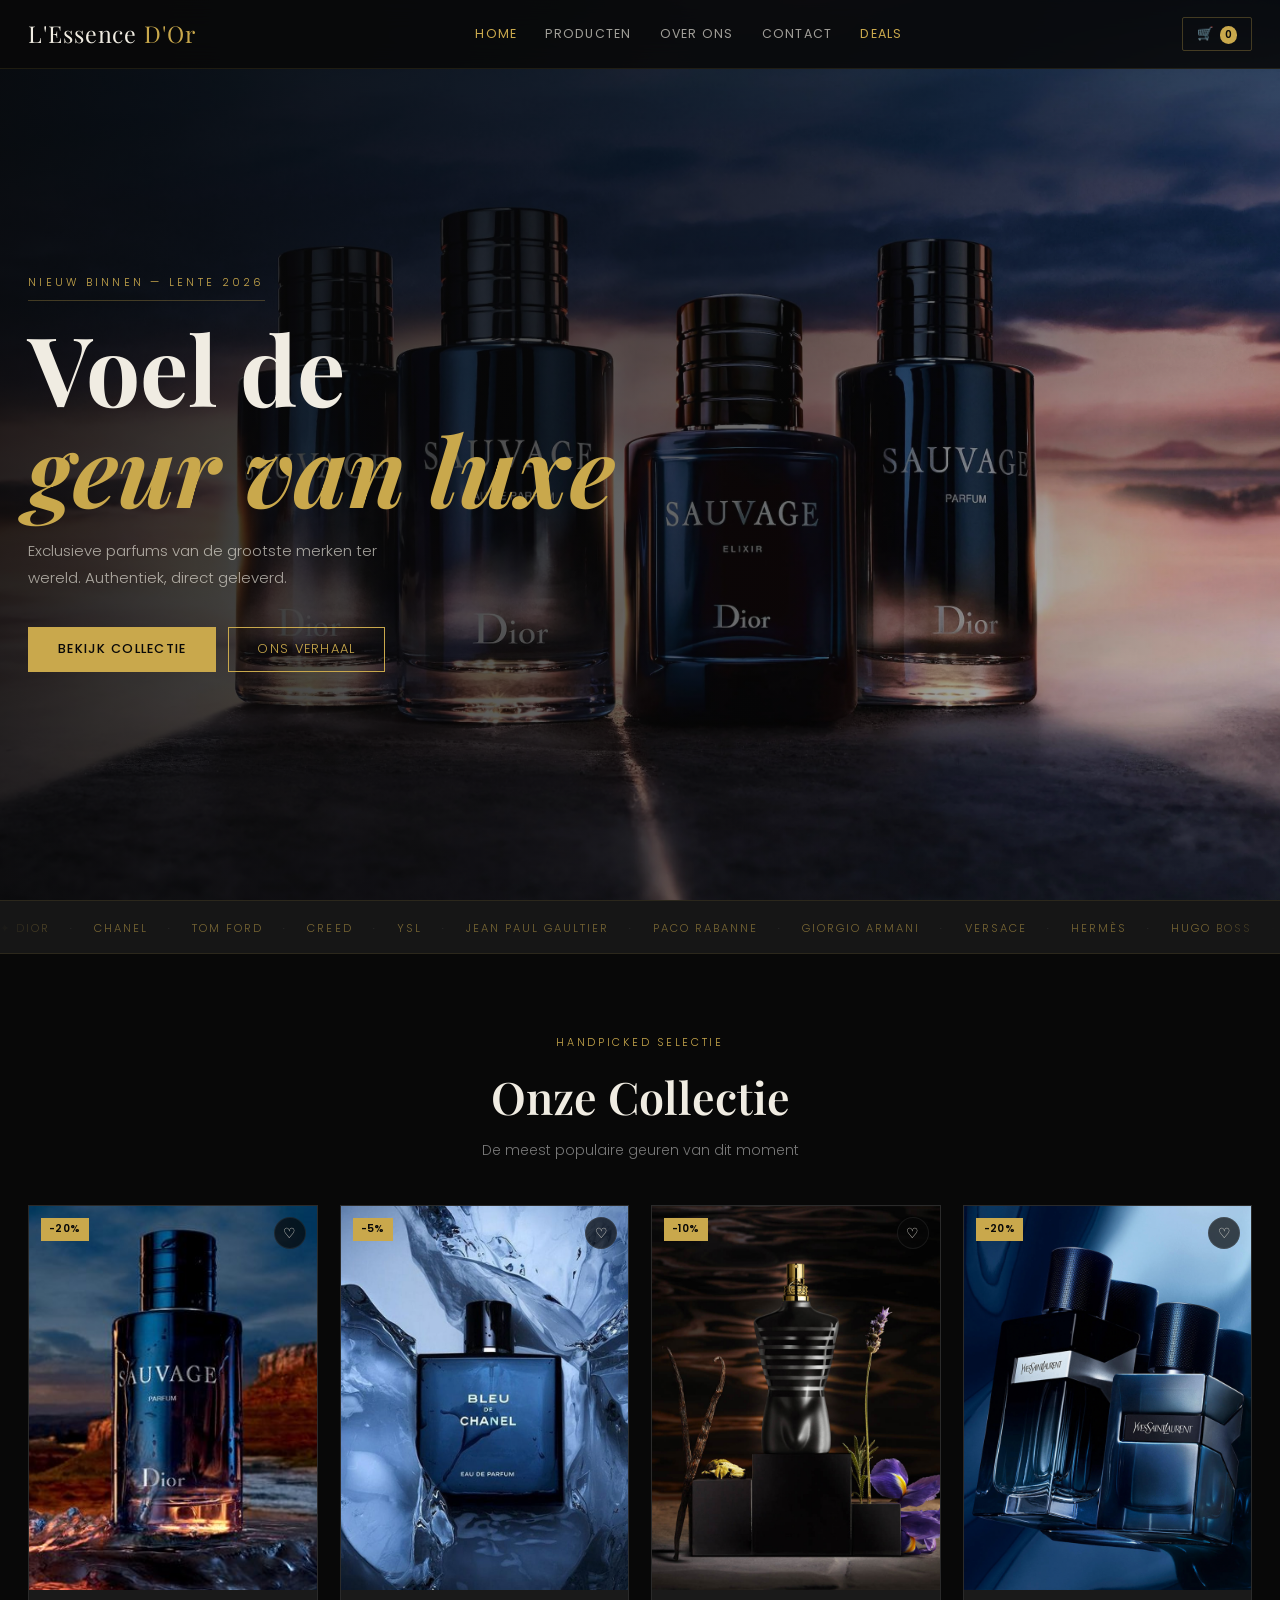
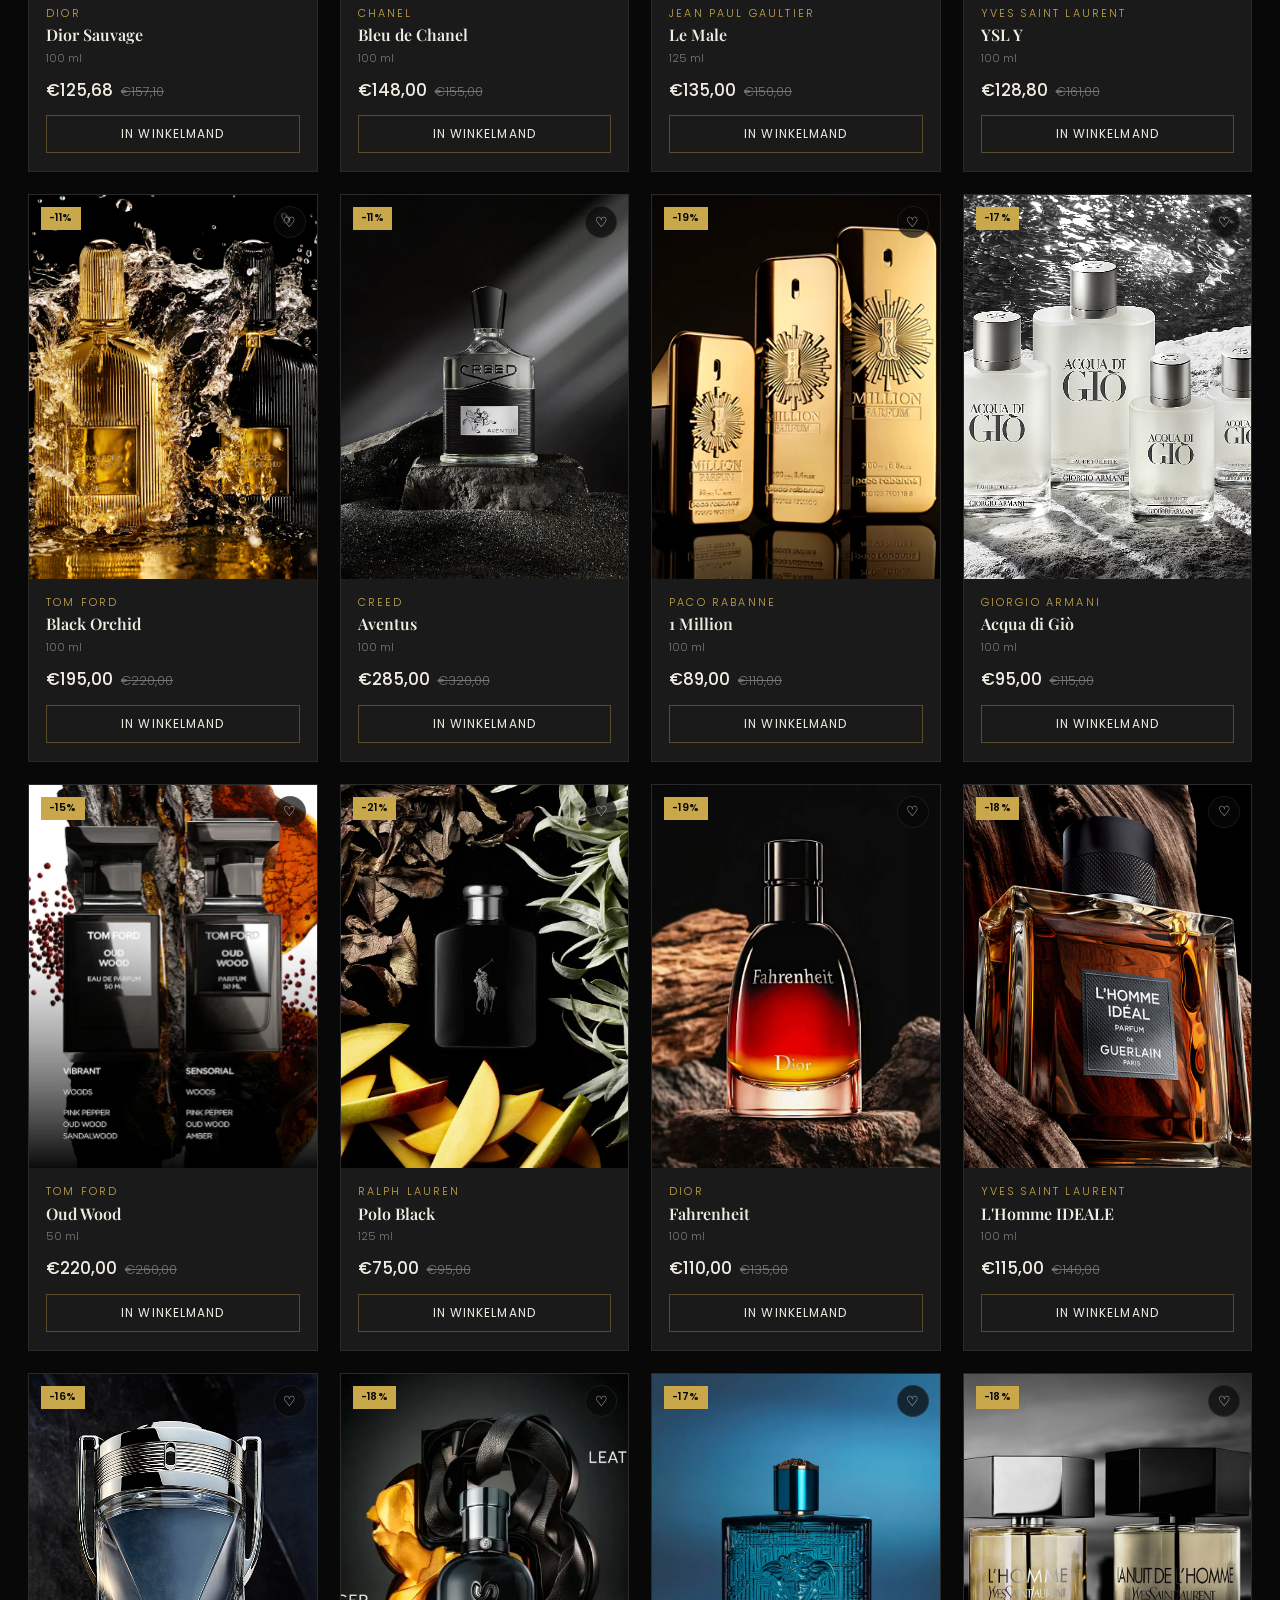
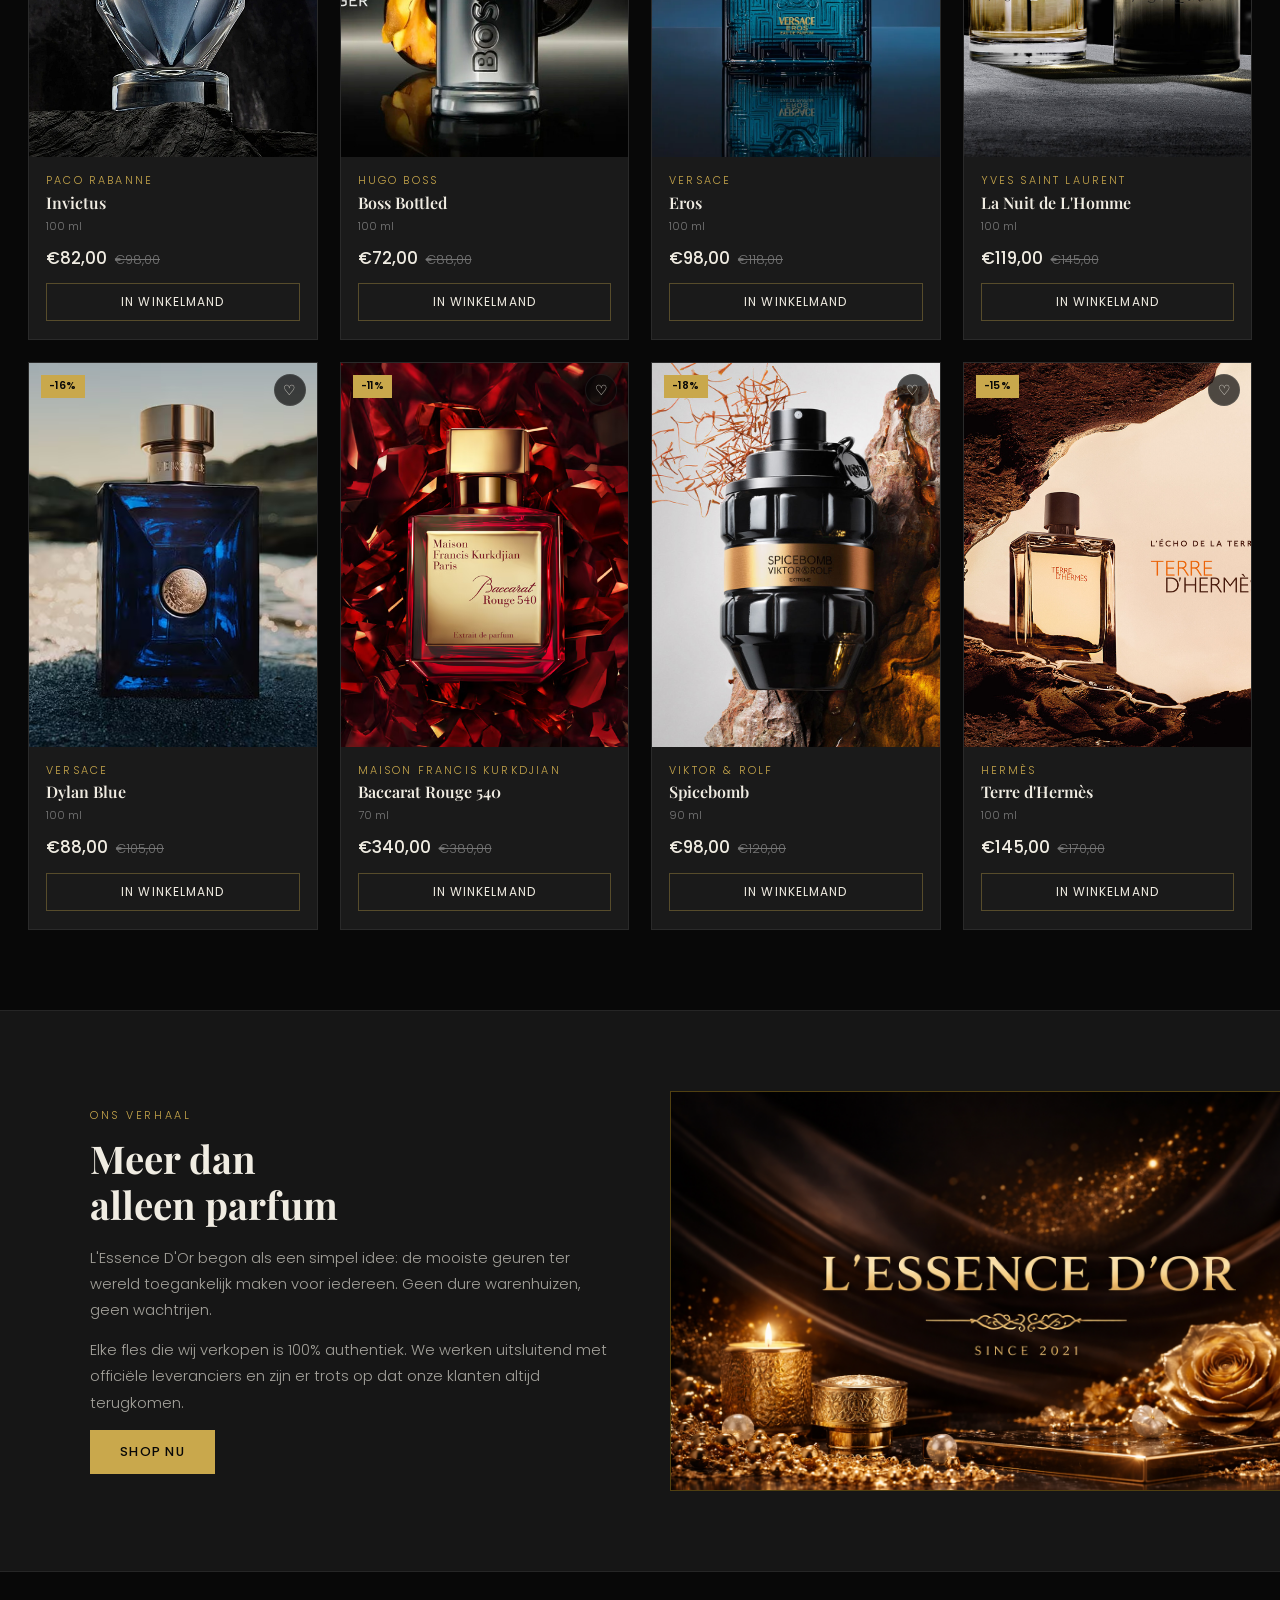
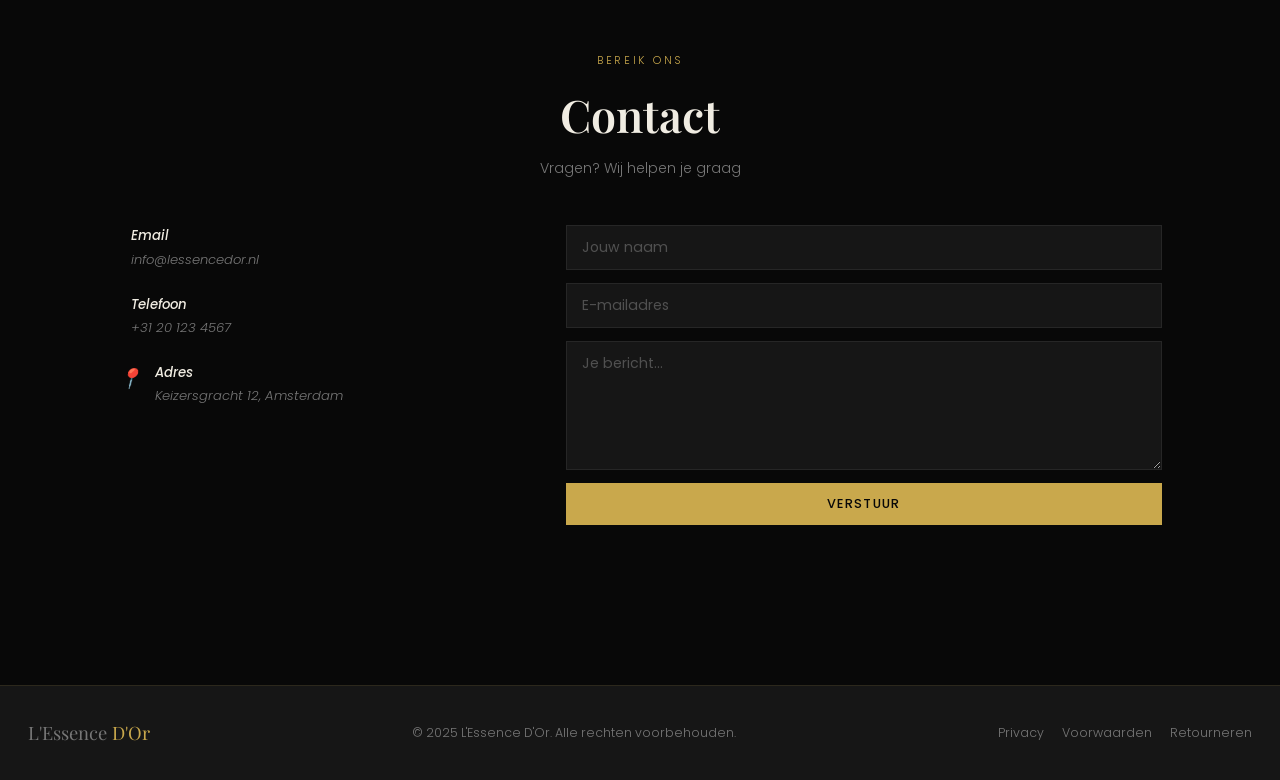
==== commit 4a63909c: "commentaar gefixt" ====
--- a/index.html
+++ b/index.html
@@ -1,5 +1,5 @@
-// auteur : Yusuf Simsek
-// L'Essence D'Or - Parfum Webshop
+<!-- Auteur : Yusuf Simsek 
+ L'Essence D'Or - Parfum Webshop  -->
 
 <!DOCTYPE html>
 <html lang="nl">
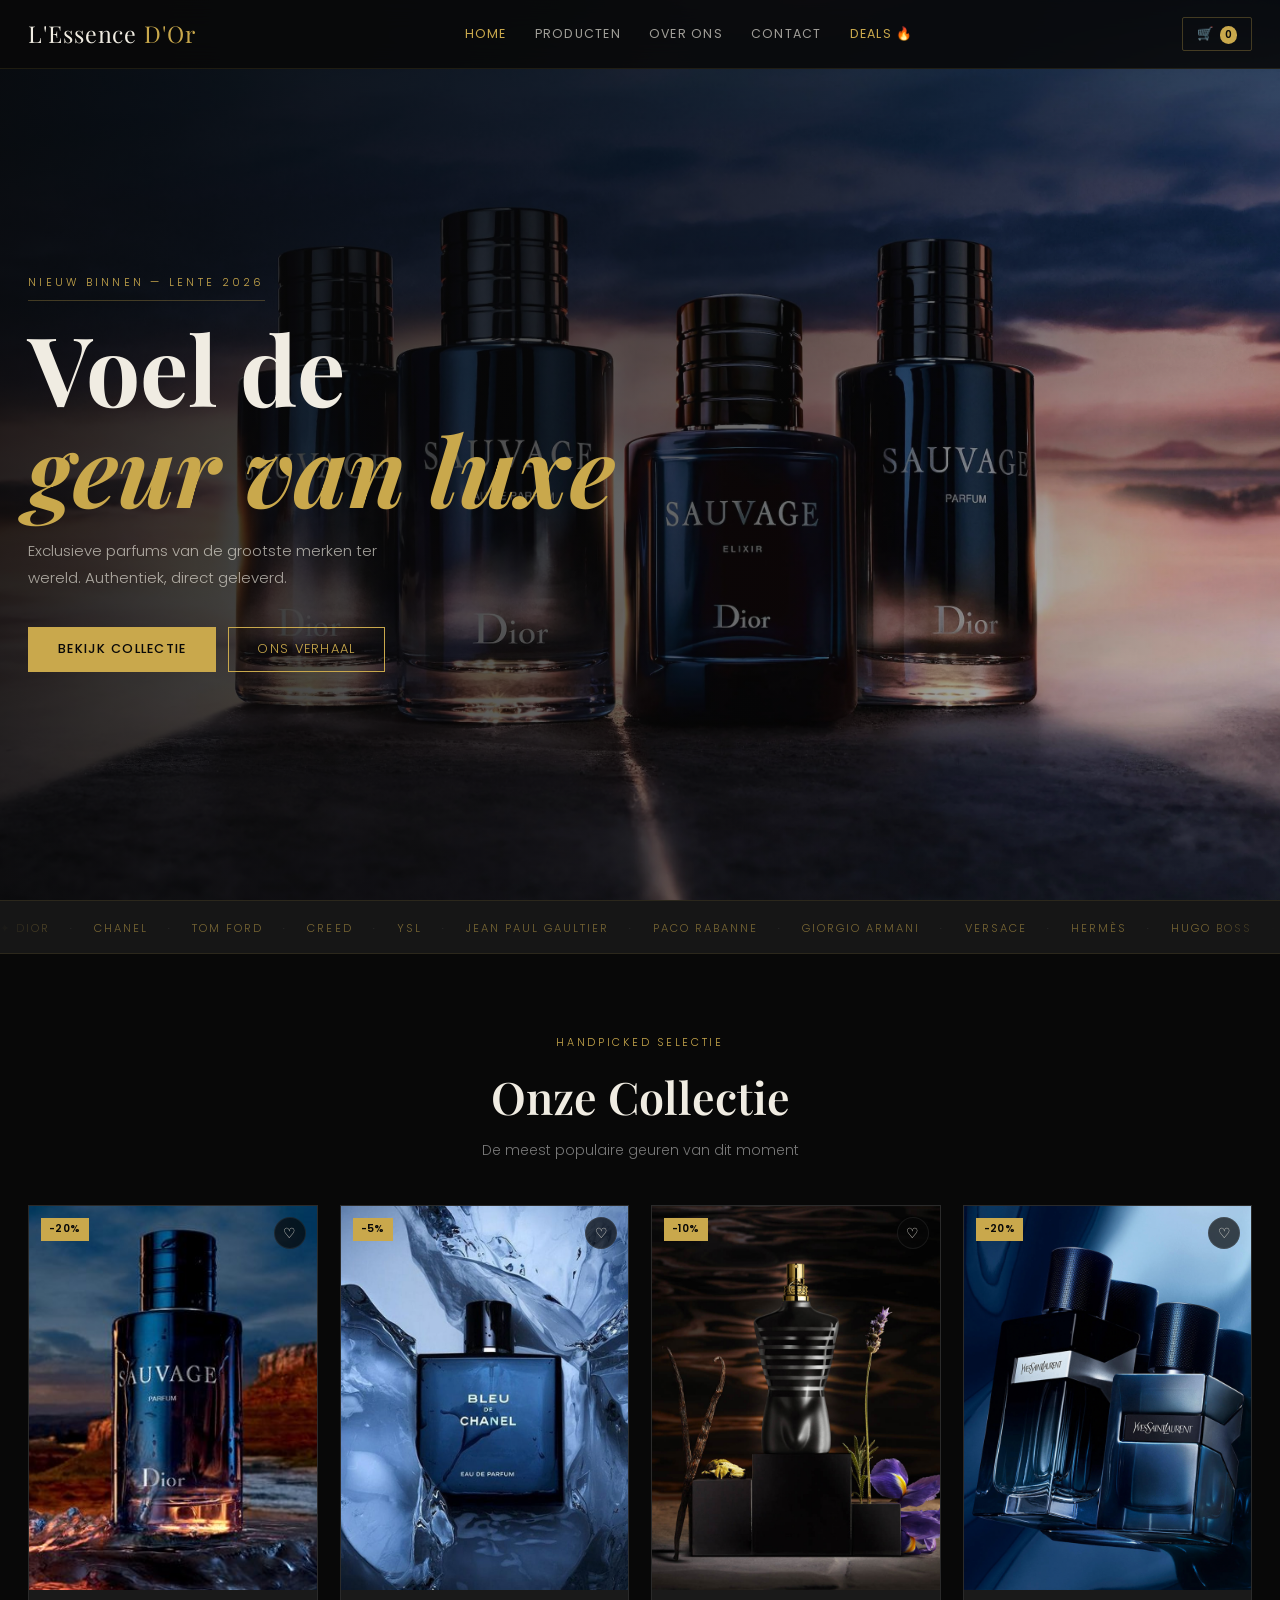
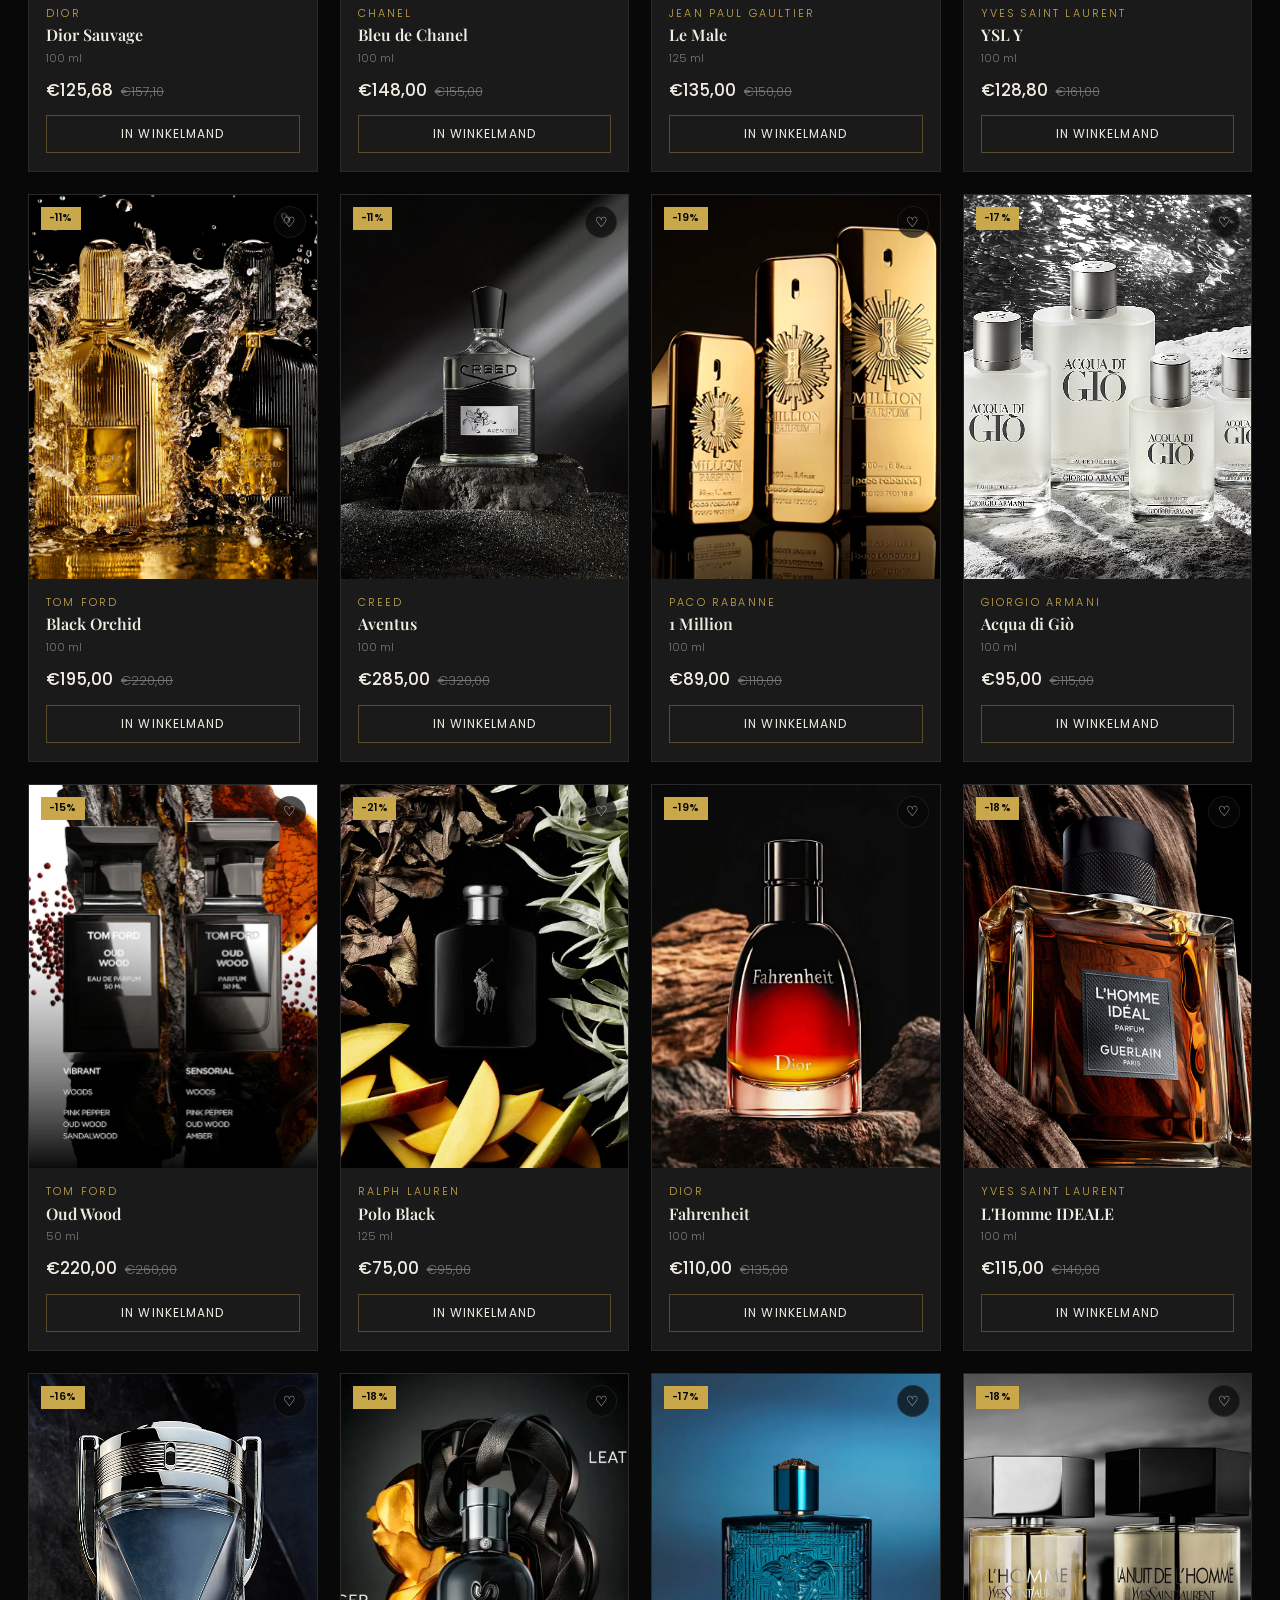
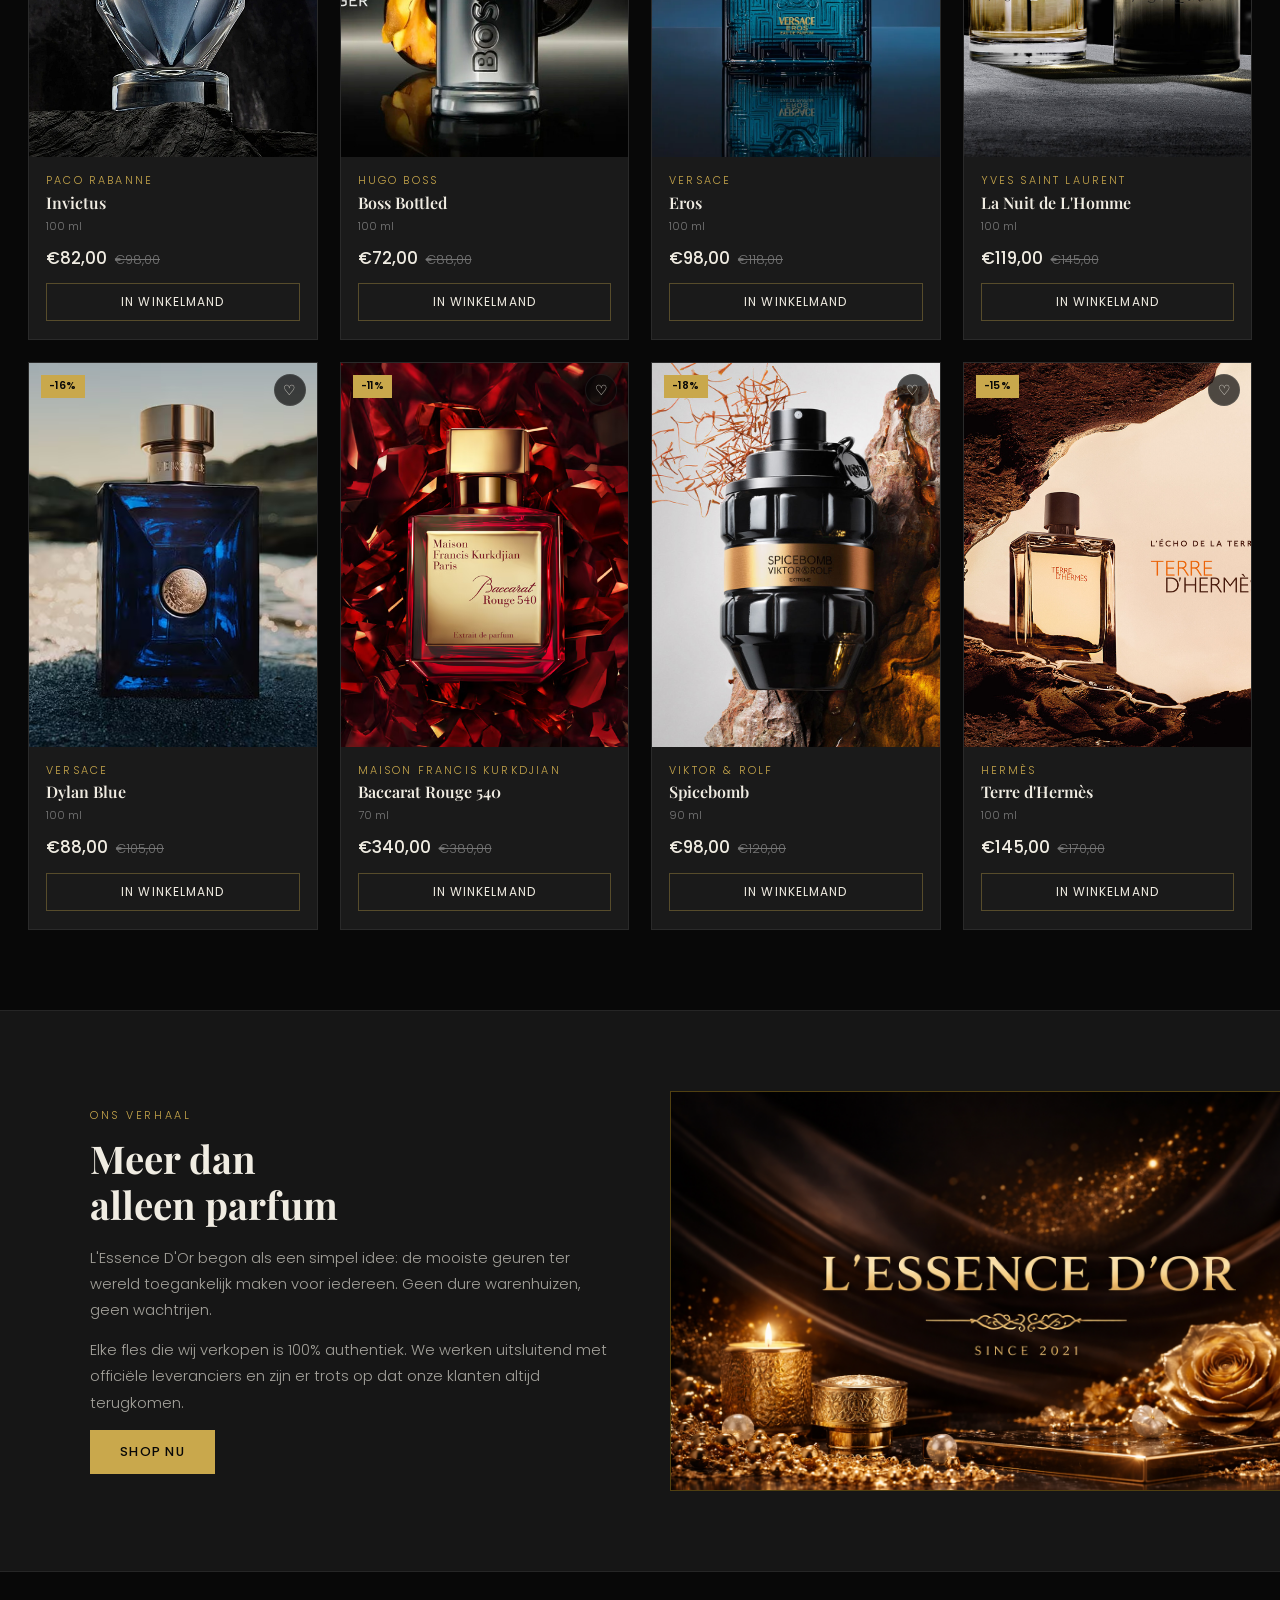
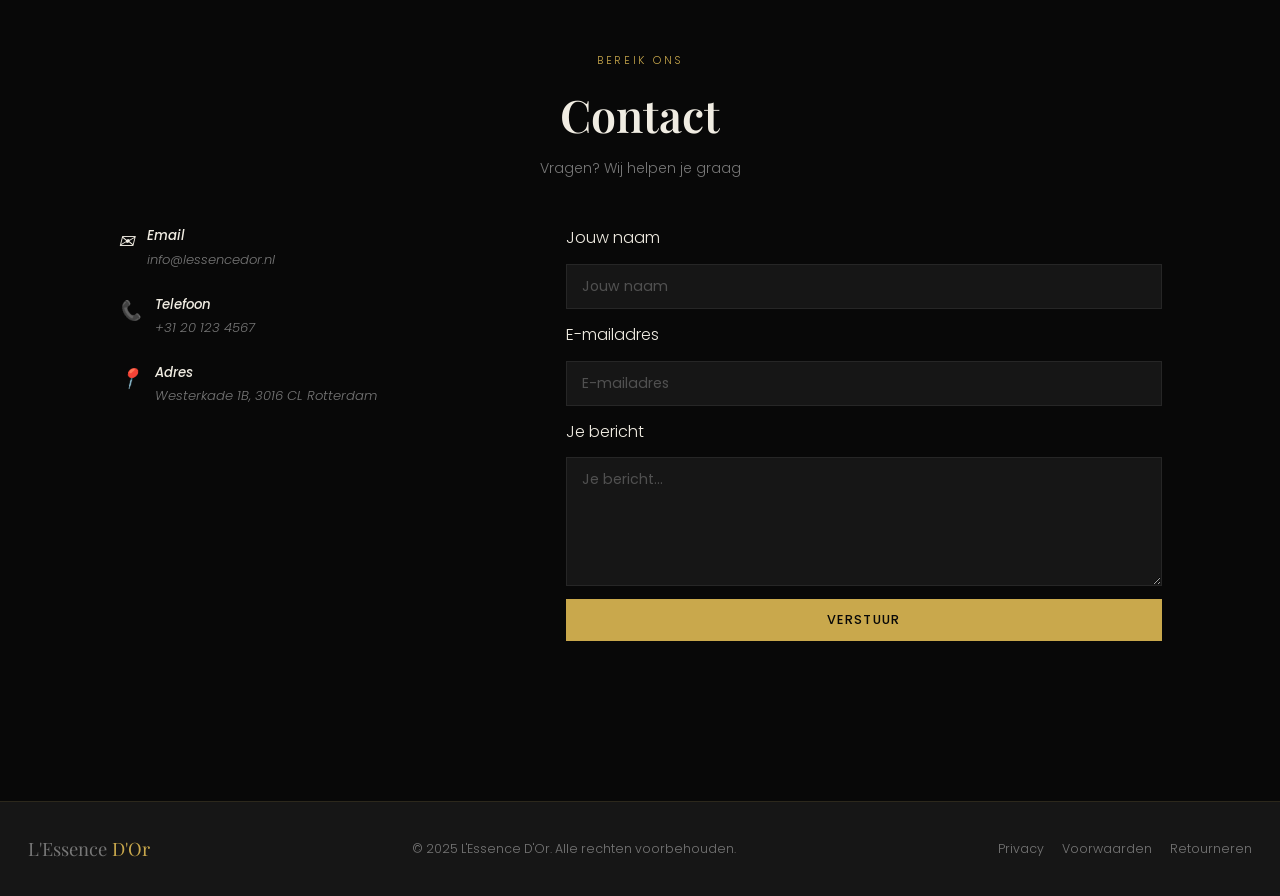
==== commit 0e239660: "CEO Optimatie gedaan" ====
--- a/index.html
+++ b/index.html
@@ -6,9 +6,90 @@
 <head>
   <meta charset="UTF-8">
   <meta name="viewport" content="width=device-width, initial-scale=1.0">
-  <title>L'Essence D'Or — Luxury Parfum</title>
-  <link rel="stylesheet" href="style.css">
+
+  <!-- SEO: Primaire meta -->
+  <title>L'Essence D'Or — Luxe Parfum Webshop | Authentieke Designer Geuren</title>
+  <meta name="description" content="Koop authentieke luxe parfums van Dior, Chanel, Tom Ford, Creed en meer. Gratis verzending vanaf €75. Altijd 100% origineel, direct geleverd vanuit Amsterdam.">
+  <meta name="keywords" content="luxe parfum, designer parfum kopen, Dior Sauvage, Bleu de Chanel, Tom Ford Black Orchid, Creed Aventus, YSL parfum, parfum webshop Nederland">
+  <meta name="author" content="Yusuf Simsek — L'Essence D'Or">
+  <meta name="robots" content="index, follow">
+  <link rel="canonical" href="https://lessencedor.nl/">
+
+  <!-- SEO: Open Graph (Facebook / LinkedIn) -->
+  <meta property="og:type" content="website">
+  <meta property="og:url" content="https://lessencedor.nl/">
+  <meta property="og:title" content="L'Essence D'Or — Luxe Parfum Webshop">
+  <meta property="og:description" content="Authentieke designer parfums van de grootste merken. Dior, Chanel, Tom Ford, Creed & meer. Gratis verzending vanaf €75.">
+  <meta property="og:image" content="https://lessencedor.nl/images/og-image.jpg">
+  <meta property="og:image:width" content="1200">
+  <meta property="og:image:height" content="630">
+  <meta property="og:locale" content="nl_NL">
+  <meta property="og:site_name" content="L'Essence D'Or">
+
+  <!-- SEO: Twitter Card -->
+  <meta name="twitter:card" content="summary_large_image">
+  <meta name="twitter:title" content="L'Essence D'Or — Luxe Parfum Webshop">
+  <meta name="twitter:description" content="Authentieke designer parfums. Dior, Chanel, Tom Ford & meer. Gratis verzending vanaf €75.">
+  <meta name="twitter:image" content="https://lessencedor.nl/images/og-image.jpg">
+
+  <!-- Assets -->
+  <link rel="stylesheet" href="assets/css/style.css">
   <link href="https://fonts.googleapis.com/css2?family=Playfair+Display:ital,wght@0,400;0,600;0,700;1,400&family=Poppins:wght@300;400;500&display=swap" rel="stylesheet">
+
+  <!-- SEO: Schema.org JSON-LD -->
+  <script type="application/ld+json">
+  {
+    "@context": "https://schema.org",
+    "@graph": [
+      {
+        "@type": "WebSite",
+        "@id": "https://lessencedor.nl/#website",
+        "url": "https://lessencedor.nl/",
+        "name": "L'Essence D'Or",
+        "description": "Luxe parfum webshop met authentieke designer geuren",
+        "inLanguage": "nl-NL",
+        "potentialAction": {
+          "@type": "SearchAction",
+          "target": "https://lessencedor.nl/?zoek={search_term_string}",
+          "query-input": "required name=search_term_string"
+        }
+      },
+      {
+        "@type": "Organization",
+        "@id": "https://lessencedor.nl/#organization",
+        "name": "L'Essence D'Or",
+        "url": "https://lessencedor.nl/",
+        "logo": {
+          "@type": "ImageObject",
+          "url": "https://lessencedor.nl/images/L'Essence D'Or.png"
+        },
+        "contactPoint": {
+          "@type": "ContactPoint",
+          "telephone": "+31-20-123-4567",
+          "contactType": "customer service",
+          "areaServed": ["NL", "BE", "DE"],
+          "availableLanguage": ["Dutch"]
+        },
+        "address": {
+          "@type": "PostalAddress",
+          "streetAddress": "Keizersgracht 12",
+          "addressLocality": "Amsterdam",
+          "addressCountry": "NL"
+        },
+        "sameAs": []
+      },
+      {
+        "@type": "WebPage",
+        "@id": "https://lessencedor.nl/#webpage",
+        "url": "https://lessencedor.nl/",
+        "name": "L'Essence D'Or — Luxe Parfum Webshop",
+        "isPartOf": { "@id": "https://lessencedor.nl/#website" },
+        "about": { "@id": "https://lessencedor.nl/#organization" },
+        "description": "Koop authentieke luxe parfums van Dior, Chanel, Tom Ford, Creed en meer."
+      }
+    ]
+  }
+  </script>
 </head>
 <body>
 
@@ -18,31 +99,31 @@
       <a href="index.html">L'Essence <span>D'Or</span></a>
     </div>
 
-    <nav id="mainNav">
-      <a href="index.html" class="actief">Home</a>
+    <nav id="mainNav" aria-label="Hoofdnavigatie">
+      <a href="index.html" class="actief" aria-current="page">Home</a>
       <a href="index.html#producten-sectie">Producten</a>
       <a href="index.html#over-ons">Over ons</a>
       <a href="index.html#contact">Contact</a>
-      <a href="deals.html" class="deals-link">Deals </a>
+      <a href="deals.html" class="deals-link">Deals 🔥</a>
     </nav>
 
     <div class="nav-rechts">
-      <button id="cartBtn">🛒 <span id="cartCount">0</span></button>
-      <button class="hamburger" id="hamburger" aria-label="Menu">☰</button>
+      <button id="cartBtn" aria-label="Winkelwagen openen">🛒 <span id="cartCount">0</span></button>
+      <button class="hamburger" id="hamburger" aria-label="Menu openen/sluiten" aria-expanded="false">☰</button>
     </div>
   </div>
 </header>
 
-<nav id="mobileMenu">
+<nav id="mobileMenu" aria-label="Mobiele navigatie">
   <a href="index.html">Home</a>
   <a href="index.html#producten-sectie">Producten</a>
   <a href="index.html#over-ons">Over ons</a>
   <a href="index.html#contact">Contact</a>
-  <a href="deals.html">Deals </a>
+  <a href="deals.html">Deals 🔥</a>
 </nav>
 
 
-<section id="hero">
+<section id="hero" aria-label="Hero banner">
   <div class="hero-bg"></div>
   <div class="hero-verduistering"></div>
   <div class="hero-tekst">
@@ -57,7 +138,7 @@
 </section>
 
 
-<aside class="merken-strip" aria-label="Merken">
+<aside class="merken-strip" aria-label="Merken die wij voeren">
   <div class="merken-ticker" aria-hidden="true">
     <span>✦ Dior</span><span class="scheidsteken">·</span>
     <span>Chanel</span><span class="scheidsteken">·</span>
@@ -96,65 +177,67 @@
     <h2>Onze Collectie</h2>
     <p>De meest populaire geuren van dit moment</p>
   </div>
-  <ul class="product-grid" id="productGrid"></ul>
+  <ul class="product-grid" id="productGrid" aria-label="Productoverzicht"></ul>
 </main>
 
 
-<section id="over-ons">
+<section id="over-ons" aria-labelledby="over-ons-titel">
   <div class="over-ons-inner">
     <article class="over-tekst">
       <span class="goud-label">Ons verhaal</span>
-      <h2>Meer dan<br>alleen parfum</h2>
+      <h2 id="over-ons-titel">Meer dan<br>alleen parfum</h2>
       <p>L'Essence D'Or begon als een simpel idee: de mooiste geuren ter wereld toegankelijk maken voor iedereen. Geen dure warenhuizen, geen wachtrijen.</p>
       <p>Elke fles die wij verkopen is 100% authentiek. We werken uitsluitend met officiële leveranciers en zijn er trots op dat onze klanten altijd terugkomen.</p>
       <a href="#producten-sectie" class="btn-goud">Shop nu</a>
     </article>
     <figure class="over-figuur">
       <div class="over-figuur-inhoud">
-        <span><img src="images/L'Essence D'Or.png" alt="L'Essence D'Or"></span>
-        
+        <span><img src="images/L'Essence D'Or.png" alt="L'Essence D'Or logo" width="300" height="300" loading="lazy"></span>
       </div>
     </figure>
   </div>
 </section>
 
 
-<section id="contact">
+<section id="contact" aria-labelledby="contact-titel">
   <div class="sectie-hoofd">
     <span class="goud-label">Bereik ons</span>
-    <h2>Contact</h2>
+    <h2 id="contact-titel">Contact</h2>
     <p>Vragen? Wij helpen je graag</p>
   </div>
 
   <div class="contact-grid">
     <address class="contact-info">
       <div class="contact-blok">
-        <span class="icon"></span>
+        <span class="icon" aria-hidden="true">✉</span>
         <div>
           <strong>Email</strong>
-          <p>info@lessencedor.nl</p>
+          <p><a href="mailto:info@lessencedor.nl">info@lessencedor.nl</a></p>
         </div>
       </div>
       <div class="contact-blok">
-        <span class="icon"></span>
+        <span class="icon" aria-hidden="true">📞</span>
         <div>
           <strong>Telefoon</strong>
-          <p>+31 20 123 4567</p>
+          <p><a href="tel:+31201234567">+31 20 123 4567</a></p>
         </div>
       </div>
       <div class="contact-blok">
-        <span class="icon">📍</span>
+        <span class="icon" aria-hidden="true">📍</span>
         <div>
           <strong>Adres</strong>
-          <p>Keizersgracht 12, Amsterdam</p>
+          <p>Westerkade 1B, 3016 CL Rotterdam</p>
         </div>
       </div>
     </address>
 
-    <form id="contactForm" class="contact-form" novalidate>
-      <input type="text" placeholder="Jouw naam" required>
-      <input type="email" placeholder="E-mailadres" required>
-      <textarea placeholder="Je bericht..." rows="5" required></textarea>
+    <form id="contactForm" class="contact-form" novalidate aria-label="Contactformulier">
+      <label for="contact-naam" class="visually-hidden">Jouw naam</label>
+      <input type="text" id="contact-naam" placeholder="Jouw naam" required autocomplete="name">
+      <label for="contact-email" class="visually-hidden">E-mailadres</label>
+      <input type="email" id="contact-email" placeholder="E-mailadres" required autocomplete="email">
+      <label for="contact-bericht" class="visually-hidden">Je bericht</label>
+      <textarea id="contact-bericht" placeholder="Je bericht..." rows="5" required></textarea>
       <button type="submit" class="btn-goud">Verstuur</button>
     </form>
   </div>
@@ -165,7 +248,7 @@
   <div class="footer-inner">
     <p class="footer-logo">L'Essence <span>D'Or</span></p>
     <p>© 2025 L'Essence D'Or. Alle rechten voorbehouden.</p>
-    <nav class="footer-links">
+    <nav class="footer-links" aria-label="Voettekst navigatie">
       <a href="#">Privacy</a>
       <a href="#">Voorwaarden</a>
       <a href="#">Retourneren</a>
@@ -174,12 +257,12 @@
 </footer>
 
 
-<aside id="cartPanel">
+<aside id="cartPanel" aria-label="Winkelwagen">
   <div class="cart-header">
     <h4>Jouw winkelwagen</h4>
     <button id="sluitCart" aria-label="Sluit winkelwagen">✕</button>
   </div>
-  <ul id="cartLijst"></ul>
+  <ul id="cartLijst" aria-label="Items in winkelwagen"></ul>
   <div id="cartSummary">
     <p id="verzendInfo"></p>
     <div class="cart-totaal-rij">
@@ -195,7 +278,7 @@
 <div id="toast" role="status" aria-live="polite"></div>
 
 
-<script src="script.js"></script>
+<script src="assets/js/script.js"></script>
 <script>
   document.addEventListener("DOMContentLoaded", () => {
     const grid = document.getElementById("productGrid")
@@ -206,10 +289,10 @@
       li.className = "product-card"
       li.innerHTML = `
         ${k ? '<span class="badge">-' + k + '%</span>' : ""}
-        <button class="heart-btn" aria-label="Wishlist">♡</button>
+        <button class="heart-btn" aria-label="Toevoegen aan verlanglijst">♡</button>
         <a href="product.html?id=${p.id}">
           <figure>
-            <img src="${p.img}" alt="${p.naam}" loading="lazy">
+            <img src="${p.img}" alt="${p.naam} - ${p.merk} ${p.ml}ml parfum" loading="lazy" width="300" height="300">
           </figure>
         </a>
         <section class="kaart-info">
--- a/assets/css/style.css
+++ b/assets/css/style.css
@@ -0,0 +1,1517 @@
+/* CSS reset en basisstijlen */
+*, *::before, *::after {
+  box-sizing: border-box;
+  margin: 0;
+  padding: 0;
+}
+
+:root {
+  --zwart: #080808;
+  --donker: #0f0f0f;
+  --grijs-donker: #161616;
+  --kaart: #1a1a1a;
+  --border: rgba(255,255,255,0.07);
+  --goud: #c9a84c;
+  --goud-hover: #debb68;
+  --wit: #f0ece2;
+  --grijs: #777;
+  --rood: #c0392b;
+  --font-serif: 'Playfair Display', serif;
+  --font-sans: 'Poppins', sans-serif;
+}
+
+html { scroll-behavior: smooth; }
+
+body {
+  background: var(--zwart);
+  color: var(--wit);
+  font-family: var(--font-sans);
+  font-weight: 300;
+  line-height: 1.6;
+  overflow-x: hidden;
+}
+
+a { text-decoration: none; color: inherit; }
+img { max-width: 100%; display: block; }
+button { cursor: pointer; font-family: var(--font-sans); }
+ul { list-style: none; }
+figure { margin: 0; }
+
+
+/* NAVBAR */
+
+#navbar {
+  position: fixed;
+  top: 0;
+  width: 100%;
+  z-index: 100;
+  background: rgba(8,8,8,0.88);
+  backdrop-filter: blur(14px);
+  border-bottom: 1px solid rgba(201,168,76,0.12);
+  transition: background 0.3s, box-shadow 0.3s;
+}
+
+#navbar.scrolled {
+  background: rgba(8,8,8,0.98);
+  box-shadow: 0 2px 20px rgba(0,0,0,0.4);
+}
+
+.nav-inner {
+  max-width: 1280px;
+  margin: 0 auto;
+  padding: 0 28px;
+  height: 68px;
+  display: flex;
+  align-items: center;
+  justify-content: space-between;
+  gap: 16px;
+}
+
+#logo a {
+  font-family: var(--font-serif);
+  font-size: 1.45rem;
+  letter-spacing: 0.04em;
+}
+#logo span { color: var(--goud); }
+
+nav#mainNav {
+  display: flex;
+  gap: 28px;
+}
+
+nav#mainNav a {
+  font-size: 0.78rem;
+  font-weight: 400;
+  letter-spacing: 0.1em;
+  text-transform: uppercase;
+  color: rgba(240,236,226,0.65);
+  transition: color 0.2s;
+}
+nav#mainNav a:hover { color: var(--goud); }
+nav#mainNav a.actief { color: var(--goud); }
+nav#mainNav .deals-link { color: var(--goud); }
+
+.nav-rechts {
+  display: flex;
+  align-items: center;
+  gap: 12px;
+}
+
+#cartBtn {
+  background: transparent;
+  border: 1px solid rgba(201,168,76,0.3);
+  color: var(--wit);
+  padding: 6px 14px;
+  font-size: 0.82rem;
+  border-radius: 2px;
+  transition: all 0.2s;
+}
+#cartBtn:hover { border-color: var(--goud); color: var(--goud); }
+
+#cartCount {
+  display: inline-block;
+  background: var(--goud);
+  color: var(--zwart);
+  font-size: 0.65rem;
+  font-weight: 600;
+  padding: 1px 5px;
+  border-radius: 10px;
+  margin-left: 3px;
+  min-width: 16px;
+  text-align: center;
+}
+
+.hamburger {
+  display: none;
+  background: none;
+  border: none;
+  color: var(--wit);
+  font-size: 1.5rem;
+  line-height: 1;
+}
+
+#mobileMenu {
+  display: none;
+  position: fixed;
+  top: 68px;
+  left: 0;
+  right: 0;
+  background: var(--donker);
+  border-bottom: 1px solid rgba(201,168,76,0.12);
+  z-index: 99;
+  flex-direction: column;
+  padding: 10px 28px 18px;
+}
+#mobileMenu.open { display: flex; }
+#mobileMenu a {
+  padding: 12px 0;
+  border-bottom: 1px solid var(--border);
+  font-size: 0.88rem;
+  color: rgba(240,236,226,0.7);
+}
+#mobileMenu a:last-child { border: none; color: var(--goud); }
+
+
+/* cart sidebar*/
+
+#cartPanel {
+  position: fixed;
+  right: -380px;
+  top: 0;
+  width: 360px;
+  height: 100vh;
+  background: #121212;
+  border-left: 1px solid rgba(201,168,76,0.18);
+  z-index: 200;
+  display: flex;
+  flex-direction: column;
+  transition: right 0.35s cubic-bezier(0.25, 0.46, 0.45, 0.94);
+}
+#cartPanel.open { right: 0; }
+
+#cartOverlay {
+  display: none;
+  position: fixed;
+  inset: 0;
+  background: rgba(0,0,0,0.5);
+  z-index: 150;
+}
+#cartOverlay.open { display: block; }
+
+.cart-header {
+  display: flex;
+  align-items: center;
+  justify-content: space-between;
+  padding: 20px 22px;
+  border-bottom: 1px solid var(--border);
+}
+.cart-header h4 {
+  font-family: var(--font-serif);
+  font-size: 1.1rem;
+}
+#sluitCart {
+  background: none;
+  border: none;
+  color: var(--grijs);
+  font-size: 1.1rem;
+  transition: color 0.2s;
+}
+#sluitCart:hover { color: var(--wit); }
+
+#cartLijst {
+  flex: 1;
+  overflow-y: auto;
+  padding: 14px 22px;
+  display: flex;
+  flex-direction: column;
+  gap: 2px;
+}
+
+#cartLijst li {
+  display: flex;
+  align-items: center;
+  gap: 8px;
+  padding: 10px 0;
+  border-bottom: 1px solid var(--border);
+  font-size: 0.83rem;
+}
+
+#cartLijst li:last-child { border: none; }
+
+.cart-naam {
+  flex: 1;
+  line-height: 1.3;
+}
+.cart-naam small {
+  display: block;
+  color: var(--grijs);
+  font-size: 0.7rem;
+}
+.cart-prijs {
+  color: var(--goud);
+  font-weight: 500;
+  white-space: nowrap;
+}
+.cart-verwijder {
+  background: none;
+  border: none;
+  color: var(--grijs);
+  font-size: 0.7rem;
+  transition: color 0.15s;
+  padding: 2px 4px;
+}
+.cart-verwijder:hover { color: var(--rood); }
+
+#cartSummary {
+  padding: 16px 22px 22px;
+  border-top: 1px solid var(--border);
+  display: flex;
+  flex-direction: column;
+  gap: 10px;
+}
+
+#verzendInfo {
+  font-size: 0.74rem;
+  color: var(--goud);
+  text-align: center;
+  padding: 7px;
+  background: rgba(201,168,76,0.06);
+  border: 1px solid rgba(201,168,76,0.15);
+}
+
+.cart-totaal-rij {
+  display: flex;
+  justify-content: space-between;
+  align-items: center;
+  font-size: 0.88rem;
+}
+.cart-totaal-rij strong {
+  font-family: var(--font-serif);
+  font-size: 1.2rem;
+  color: var(--goud);
+}
+
+.btn-naar-checkout {
+  display: block;
+  width: 100%;
+  text-align: center;
+  background: var(--goud);
+  color: var(--zwart);
+  padding: 12px;
+  font-size: 0.8rem;
+  font-weight: 500;
+  letter-spacing: 0.1em;
+  text-transform: uppercase;
+  transition: background 0.2s;
+}
+.btn-naar-checkout:hover { background: var(--goud-hover); }
+
+#doorwinkelBtn {
+  background: none;
+  border: none;
+  color: var(--grijs);
+  font-size: 0.76rem;
+  text-decoration: underline;
+  padding: 4px 0;
+  text-align: center;
+  width: 100%;
+  transition: color 0.2s;
+}
+#doorwinkelBtn:hover { color: var(--wit); }
+
+
+/*toast (melding!*/
+
+#toast {
+  position: fixed;
+  bottom: 28px;
+  left: 50%;
+  transform: translateX(-50%) translateY(60px);
+  background: var(--goud);
+  color: var(--zwart);
+  padding: 10px 24px;
+  font-size: 0.82rem;
+  font-weight: 500;
+  letter-spacing: 0.05em;
+  z-index: 999;
+  opacity: 0;
+  transition: all 0.3s;
+  pointer-events: none;
+  white-space: nowrap;
+}
+#toast.zichtbaar {
+  opacity: 1;
+  transform: translateX(-50%) translateY(0);
+}
+
+
+/* knoppen design */
+
+.btn-goud {
+  display: inline-block;
+  background: var(--goud);
+  color: var(--zwart);
+  padding: 12px 30px;
+  font-size: 0.8rem;
+  font-weight: 500;
+  letter-spacing: 0.1em;
+  text-transform: uppercase;
+  border: none;
+  transition: background 0.2s, transform 0.2s;
+}
+.btn-goud:hover { background: var(--goud-hover); transform: translateY(-1px); }
+
+.btn-outline {
+  display: inline-block;
+  border: 1px solid var(--goud);
+  color: var(--goud);
+  padding: 11px 28px;
+  font-size: 0.8rem;
+  letter-spacing: 0.1em;
+  text-transform: uppercase;
+  background: transparent;
+  transition: all 0.2s;
+}
+.btn-outline:hover { background: var(--goud); color: var(--zwart); }
+
+
+/*  product card deels*/
+
+.product-card {
+  background: var(--kaart);
+  border: 1px solid var(--border);
+  position: relative;
+  overflow: hidden;
+  transition: transform 0.3s, border-color 0.3s, box-shadow 0.3s;
+}
+.product-card:hover {
+  transform: translateY(-5px);
+  border-color: rgba(201,168,76,0.3);
+  box-shadow: 0 12px 36px rgba(0,0,0,0.3);
+}
+
+.product-card figure {
+  aspect-ratio: 3/4;
+  overflow: hidden;
+  background: #111;
+}
+.product-card figure img {
+  width: 100%;
+  height: 100%;
+  object-fit: cover;
+  transition: transform 0.5s ease;
+}
+.product-card:hover figure img { transform: scale(1.06); }
+
+.kaart-info { padding: 15px 17px 18px; }
+
+.kaart-merk {
+  font-size: 0.68rem;
+  letter-spacing: 0.2em;
+  text-transform: uppercase;
+  color: var(--goud);
+  margin-bottom: 3px;
+}
+
+.kaart-info h3 {
+  font-family: var(--font-serif);
+  font-size: 1rem;
+  font-weight: 600;
+  margin-bottom: 4px;
+  line-height: 1.3;
+}
+.kaart-info h3 a { color: var(--wit); }
+.kaart-info h3 a:hover { color: var(--goud); }
+
+.kaart-ml {
+  font-size: 0.7rem;
+  color: var(--grijs);
+  margin-bottom: 9px;
+}
+
+.kaart-prijzen {
+  display: flex;
+  align-items: baseline;
+  gap: 8px;
+  margin-bottom: 12px;
+}
+
+.prijs-nu { font-size: 1.05rem; font-weight: 500; }
+.prijs-oud { font-size: 0.8rem; color: var(--grijs); text-decoration: line-through; }
+
+.badge {
+  position: absolute;
+  top: 12px;
+  left: 12px;
+  background: var(--goud);
+  color: var(--zwart);
+  font-size: 0.66rem;
+  font-weight: 600;
+  padding: 3px 8px;
+  letter-spacing: 0.04em;
+  z-index: 2;
+}
+
+.heart-btn {
+  position: absolute;
+  top: 11px;
+  right: 11px;
+  width: 32px;
+  height: 32px;
+  border-radius: 50%;
+  background: rgba(8,8,8,0.7);
+  border: 1px solid var(--border);
+  color: var(--wit);
+  font-size: 0.88rem;
+  display: flex;
+  align-items: center;
+  justify-content: center;
+  z-index: 2;
+  transition: all 0.2s;
+}
+.heart-btn:hover, .heart-btn.liked { color: #e04040; border-color: #e04040; }
+
+.add-btn {
+  width: 100%;
+  padding: 9px;
+  background: transparent;
+  border: 1px solid rgba(201,168,76,0.35);
+  color: var(--wit);
+  font-size: 0.75rem;
+  letter-spacing: 0.09em;
+  text-transform: uppercase;
+  transition: all 0.2s;
+}
+.add-btn:hover { background: var(--goud); border-color: var(--goud); color: var(--zwart); }
+
+
+/* product grid */
+
+.product-grid {
+  display: grid;
+  grid-template-columns: repeat(auto-fill, minmax(230px, 1fr));
+  gap: 22px;
+}
+
+
+/* Sectie Header */
+
+.sectie-hoofd {
+  text-align: center;
+  margin-bottom: 44px;
+}
+.sectie-hoofd h2 {
+  font-family: var(--font-serif);
+  font-size: clamp(1.8rem, 3.5vw, 2.8rem);
+  font-weight: 600;
+  margin-bottom: 6px;
+}
+.sectie-hoofd p { color: var(--grijs); font-size: 0.88rem; }
+
+.goud-label {
+  display: block;
+  font-size: 0.68rem;
+  letter-spacing: 0.25em;
+  text-transform: uppercase;
+  color: var(--goud);
+  margin-bottom: 10px;
+}
+
+/*sterren*/
+.ster-vol { color: var(--goud); }
+.ster-leeg { color: rgba(255,255,255,0.18); }
+
+
+/*footer*/
+
+footer {
+  background: var(--grijs-donker);
+  border-top: 1px solid rgba(201,168,76,0.12);
+  padding: 32px 28px;
+  margin-top: 80px;
+}
+.footer-inner {
+  max-width: 1280px;
+  margin: 0 auto;
+  display: flex;
+  align-items: center;
+  justify-content: space-between;
+  flex-wrap: wrap;
+  gap: 14px;
+}
+.footer-logo { font-family: var(--font-serif); font-size: 1.15rem; }
+.footer-logo span { color: var(--goud); }
+footer p { color: var(--grijs); font-size: 0.78rem; }
+.footer-links { display: flex; gap: 18px; }
+.footer-links a { color: var(--grijs); font-size: 0.78rem; transition: color 0.2s; }
+.footer-links a:hover { color: var(--goud); }
+
+
+/* hero */
+
+#hero {
+  min-height: 100vh;
+  position: relative;
+  display: flex;
+  align-items: center;
+  overflow: hidden;
+  background: var(--donker);
+}
+.hero-bg {
+  position: absolute;
+  inset: 0;
+ background: url('../../images/diorreclame.webp') center/cover no-repeat;
+  z-index: 0;
+}
+.hero-verduistering {
+  position: absolute;
+  inset: 0;
+  background: linear-gradient(105deg, rgba(8,8,8,0.92) 0%, rgba(8,8,8,0.6) 55%, rgba(8,8,8,0.15) 100%);
+  z-index: 1;
+}
+.hero-tekst {
+  position: relative;
+  z-index: 2;
+  max-width: 1280px;
+  width: 100%;
+  margin: 0 auto;
+  padding: 100px 28px 60px;
+}
+.hero-label {
+  display: inline-block;
+  font-size: 0.68rem;
+  letter-spacing: 0.3em;
+  text-transform: uppercase;
+  color: var(--goud);
+  margin-bottom: 16px;
+  padding-bottom: 8px;
+  border-bottom: 1px solid rgba(201,168,76,0.3);
+}
+.hero-tekst h1 {
+  font-family: var(--font-serif);
+  font-size: clamp(3rem, 7.5vw, 6.5rem);
+  font-weight: 700;
+  line-height: 1.05;
+  margin-bottom: 20px;
+  max-width: 620px;
+}
+.hero-tekst h1 em { color: var(--goud); font-style: italic; }
+.hero-sub {
+  max-width: 400px;
+  font-size: 0.94rem;
+  color: rgba(240,236,226,0.65);
+  margin-bottom: 36px;
+  line-height: 1.75;
+}
+.hero-knoppen { display: flex; gap: 12px; flex-wrap: wrap; }
+
+
+/* merken strip*/
+
+.merken-strip {
+  background: var(--grijs-donker);
+  border-top: 1px solid rgba(201,168,76,0.12);
+  border-bottom: 1px solid rgba(201,168,76,0.12);
+  padding: 13px 0;
+  overflow: hidden;
+  position: relative;
+}
+
+/* fade links en rechts */
+.merken-strip::before,
+.merken-strip::after {
+  content: '';
+  position: absolute;
+  top: 0;
+  bottom: 0;
+  width: 80px;
+  z-index: 2;
+  pointer-events: none;
+}
+.merken-strip::before { left: 0; background: linear-gradient(to right, var(--grijs-donker), transparent); }
+.merken-strip::after  { right: 0; background: linear-gradient(to left, var(--grijs-donker), transparent); }
+
+/* links naar rechts = van -50% naar 0 */
+.merken-ticker {
+  display: inline-flex;
+  align-items: center;
+  gap: 20px;
+  white-space: nowrap;
+  animation: ticker-ltr 32s linear infinite;
+  font-size: 0.7rem;
+  letter-spacing: 0.18em;
+  text-transform: uppercase;
+}
+
+.merken-strip:hover .merken-ticker { animation-play-state: paused; }
+
+.merken-ticker span { color: rgba(201,168,76,0.55); flex-shrink: 0; }
+.merken-ticker .scheidsteken { color: rgba(255,255,255,0.15); font-size: 0.55rem; }
+
+@keyframes ticker-ltr {
+  from { transform: translateX(-50%); }
+  to   { transform: translateX(0); }
+}
+
+
+/* producten sectie */
+
+#producten-sectie {
+  max-width: 1280px;
+  margin: 0 auto;
+  padding: 80px 28px;
+}
+
+
+/* over ons */
+
+#over-ons {
+  background: var(--grijs-donker);
+  border-top: 1px solid var(--border);
+  border-bottom: 1px solid var(--border);
+  padding: 80px 28px;
+}
+
+.over-ons-inner {
+  max-width: 1100px;
+  margin: 0 auto;
+  display: grid;
+  grid-template-columns: 1fr 1fr;
+  gap: 60px;
+  align-items: center;
+}
+
+.over-tekst h2 {
+  font-family: var(--font-serif);
+  font-size: clamp(1.8rem, 3vw, 2.6rem);
+  line-height: 1.2;
+  margin-bottom: 18px;
+}
+.over-tekst p {
+  color: rgba(240,236,226,0.65);
+  font-size: 0.92rem;
+  line-height: 1.78;
+  margin-bottom: 14px;
+}
+
+.over-figuur {
+  aspect-ratio: 16/9; 
+  border: 1px solid rgba(255, 187, 0, 0.25);
+  overflow: hidden;
+  min-height: 400px;
+}
+
+.over-figuur img {
+  width: 100%;
+  height: 100%;
+  object-fit: cover;
+  display: block;
+}
+
+
+
+/* decoratieve lijn is verwijderd functie is er nog voor indien wijzigingen nodig */
+.over-figuur::before {
+  display: none;
+}
+
+.over-figuur-inhoud {
+  text-align: center;
+  color: rgba(201,168,76,0.3);
+}
+.over-figuur-inhoud span { font-size: 2.5rem; display: block; margin-bottom: 10px; }
+.over-figuur-inhoud p {
+  font-size: 0.62rem;
+  letter-spacing: 0.3em;
+  text-transform: uppercase;
+  color: rgba(201,168,76,0.4);
+}
+
+
+/* contact van index*/
+
+#contact {
+  max-width: 1100px;
+  margin: 0 auto;
+  padding: 80px 28px;
+}
+
+.contact-grid {
+  display: grid;
+  grid-template-columns: 1fr 1.5fr;
+  gap: 50px;
+  align-items: start;
+  margin-top: 46px;
+}
+
+.contact-info {
+  display: flex;
+  flex-direction: column;
+  gap: 24px;
+}
+
+.contact-blok {
+  display: flex;
+  align-items: flex-start;
+  gap: 13px;
+}
+.contact-blok .icon { font-size: 1.2rem; margin-top: 2px; }
+.contact-blok strong { display: block; font-weight: 500; font-size: 0.83rem; margin-bottom: 2px; }
+.contact-blok p { color: var(--grijs); font-size: 0.82rem; }
+
+.contact-form {
+  display: flex;
+  flex-direction: column;
+  gap: 13px;
+}
+.contact-form input,
+.contact-form textarea {
+  background: var(--grijs-donker);
+  border: 1px solid var(--border);
+  color: var(--wit);
+  padding: 11px 15px;
+  font-family: var(--font-sans);
+  font-size: 0.88rem;
+  width: 100%;
+  outline: none;
+  transition: border-color 0.2s;
+}
+.contact-form input:focus,
+.contact-form textarea:focus { border-color: rgba(201,168,76,0.45); }
+.contact-form input::placeholder,
+.contact-form textarea::placeholder { color: rgba(255,255,255,0.25); }
+.contact-form textarea { resize: vertical; }
+
+
+/* product detail*/
+
+.product-pagina {
+  max-width: 1280px;
+  margin: 0 auto;
+  padding: 100px 28px 80px;
+}
+
+nav.breadcrumb {
+  display: flex;
+  align-items: center;
+  gap: 8px;
+  margin-bottom: 36px;
+  font-size: 0.74rem;
+  color: var(--grijs);
+}
+nav.breadcrumb a { color: var(--grijs); transition: color 0.2s; }
+nav.breadcrumb a:hover { color: var(--goud); }
+nav.breadcrumb .pijl { opacity: 0.35; }
+nav.breadcrumb .huidig { color: rgba(240,236,226,0.5); }
+
+.detail-grid {
+  display: grid;
+  grid-template-columns: 1fr 1fr;
+  gap: 60px;
+  align-items: start;
+  margin-bottom: 70px;
+}
+
+/*foto kolom*/
+.foto-kolom { display: flex; flex-direction: column; gap: 12px; }
+
+.hoofd-foto {
+  aspect-ratio: 3/4;
+  overflow: hidden;
+  background: var(--grijs-donker);
+}
+.hoofd-foto img {
+  width: 100%;
+  height: 100%;
+  object-fit: cover;
+  transition: transform 0.5s;
+}
+.hoofd-foto:hover img { transform: scale(1.04); }
+
+.thumb-rij { display: flex; gap: 10px; }
+.thumb {
+  width: 76px;
+  aspect-ratio: 3/4;
+  object-fit: cover;
+  cursor: pointer;
+  border: 1px solid var(--border);
+  transition: border-color 0.2s;
+  flex-shrink: 0;
+}
+.thumb:hover { border-color: rgba(201,168,76,0.4); }
+.thumb.actief { border-color: var(--goud); }
+
+/*info kolom*/
+.info-kolom { position: sticky; top: 90px; }
+
+.product-merk {
+  font-size: 0.68rem;
+  letter-spacing: 0.25em;
+  text-transform: uppercase;
+  color: var(--goud);
+  margin-bottom: 8px;
+}
+.product-naam {
+  font-family: var(--font-serif);
+  font-size: clamp(1.8rem, 3vw, 2.8rem);
+  font-weight: 700;
+  line-height: 1.1;
+  margin-bottom: 5px;
+}
+.product-ml-type {
+  font-size: 0.8rem;
+  color: var(--grijs);
+  margin-bottom: 16px;
+}
+
+.score-rij {
+  display: flex;
+  align-items: center;
+  gap: 8px;
+  margin-bottom: 18px;
+  font-size: 0.78rem;
+  color: var(--grijs);
+}
+
+.prijs-blok {
+  display: flex;
+  align-items: baseline;
+  gap: 11px;
+  margin-bottom: 20px;
+}
+.prijs-groot {
+  font-family: var(--font-serif);
+  font-size: 2rem;
+  font-weight: 600;
+}
+.prijs-oud-groot {
+  font-size: 1rem;
+  color: var(--grijs);
+  text-decoration: line-through;
+}
+.korting-badge {
+  background: var(--goud);
+  color: var(--zwart);
+  font-size: 0.7rem;
+  font-weight: 600;
+  padding: 3px 8px;
+}
+
+.beschrijving {
+  color: rgba(240,236,226,0.68);
+  font-size: 0.9rem;
+  line-height: 1.8;
+  padding: 18px 0;
+  border-top: 1px solid var(--border);
+  border-bottom: 1px solid var(--border);
+  margin-bottom: 20px;
+}
+
+/*geuren*/
+.noten-grid {
+  display: grid;
+  grid-template-columns: repeat(3, 1fr);
+  gap: 10px;
+  margin-bottom: 24px;
+}
+.noot {
+  background: var(--grijs-donker);
+  border: 1px solid var(--border);
+  padding: 12px;
+  text-align: center;
+}
+.noot-label {
+  font-size: 0.6rem;
+  letter-spacing: 0.18em;
+  text-transform: uppercase;
+  color: var(--goud);
+  margin-bottom: 5px;
+}
+.noot-waarde { font-size: 0.75rem; color: rgba(240,236,226,0.7); line-height: 1.4; }
+
+/*cart rij*/
+.cart-rij {
+  display: flex;
+  gap: 10px;
+  margin-bottom: 16px;
+}
+
+.aantal-wrap {
+  display: flex;
+  align-items: center;
+  border: 1px solid var(--border);
+}
+.aantal-btn {
+  width: 36px;
+  height: 46px;
+  background: transparent;
+  border: none;
+  color: var(--wit);
+  font-size: 1.1rem;
+  transition: background 0.15s;
+}
+.aantal-btn:hover { background: rgba(255,255,255,0.06); }
+#aantalInput {
+  width: 40px;
+  height: 46px;
+  background: transparent;
+  border: none;
+  border-left: 1px solid var(--border);
+  border-right: 1px solid var(--border);
+  color: var(--wit);
+  text-align: center;
+  font-family: var(--font-sans);
+  font-size: 0.9rem;
+  outline: none;
+}
+
+.cart-toevoeg-btn {
+  flex: 1;
+  height: 46px;
+  background: var(--goud);
+  border: none;
+  color: var(--zwart);
+  font-size: 0.8rem;
+  font-weight: 500;
+  letter-spacing: 0.1em;
+  text-transform: uppercase;
+  transition: background 0.2s;
+}
+.cart-toevoeg-btn:hover { background: var(--goud-hover); }
+
+.geur-tags { display: flex; gap: 7px; flex-wrap: wrap; }
+.geur-tag {
+  padding: 4px 11px;
+  border: 1px solid var(--border);
+  font-size: 0.68rem;
+  letter-spacing: 0.06em;
+  color: var(--grijs);
+}
+
+/*reviews sectie*/
+.reviews-sectie {
+  border-top: 1px solid var(--border);
+  padding-top: 50px;
+  margin-bottom: 60px;
+}
+.reviews-header {
+  display: flex;
+  align-items: flex-end;
+  justify-content: space-between;
+  margin-bottom: 28px;
+  flex-wrap: wrap;
+  gap: 14px;
+}
+.reviews-header h2 {
+  font-family: var(--font-serif);
+  font-size: 1.6rem;
+}
+.gem-score {
+  display: flex;
+  align-items: center;
+  gap: 10px;
+}
+.gem-getal {
+  font-family: var(--font-serif);
+  font-size: 2.5rem;
+  color: var(--goud);
+  line-height: 1;
+}
+
+.reviews-lijst { display: flex; flex-direction: column; gap: 16px; }
+
+.review-kaart {
+  background: var(--grijs-donker);
+  border: 1px solid var(--border);
+  padding: 20px 22px;
+}
+.review-kaart header {
+  display: flex;
+  justify-content: space-between;
+  align-items: center;
+  margin-bottom: 8px;
+}
+.review-kaart header strong { font-size: 0.88rem; font-weight: 500; }
+.review-kaart header time { font-size: 0.72rem; color: var(--grijs); }
+.review-sterren { font-size: 0.82rem; margin-bottom: 8px; }
+.review-kaart > p { color: rgba(240,236,226,0.65); font-size: 0.86rem; line-height: 1.65; }
+
+
+.gerelateerd-sectie { margin-bottom: 60px; }
+.gerelateerd-sectie h2 {
+  font-family: var(--font-serif);
+  font-size: 1.5rem;
+  margin-bottom: 22px;
+}
+
+.niet-gevonden {
+  color: var(--grijs);
+  text-align: center;
+  padding: 80px 0 20px;
+}
+
+
+/*Afrekennen */
+
+.checkout-pagina {
+  max-width: 1100px;
+  margin: 0 auto;
+  padding: 100px 28px 80px;
+}
+.checkout-pagina > h1 {
+  font-family: var(--font-serif);
+  font-size: clamp(1.9rem, 3.5vw, 2.8rem);
+  margin-bottom: 8px;
+}
+
+/* stappen */
+.stappen {
+  display: flex;
+  align-items: center;
+  gap: 0;
+  margin: 12px 0 36px;
+}
+.stap {
+  display: flex;
+  align-items: center;
+  gap: 7px;
+  font-size: 0.72rem;
+  letter-spacing: 0.08em;
+  text-transform: uppercase;
+  color: var(--grijs);
+}
+.stap.actief { color: var(--goud); }
+.stap.klaar { color: rgba(201,168,76,0.45); }
+.stap-num {
+  width: 22px;
+  height: 22px;
+  border-radius: 50%;
+  border: 1px solid currentColor;
+  display: flex;
+  align-items: center;
+  justify-content: center;
+  font-size: 0.64rem;
+}
+.stap-lijn { width: 28px; height: 1px; background: var(--border); margin: 0 8px; }
+
+/* layout */
+.checkout-layout {
+  display: grid;
+  grid-template-columns: 1fr 340px;
+  gap: 30px;
+  align-items: start;
+}
+
+.checkout-form { display: flex; flex-direction: column; gap: 22px; }
+
+.form-blok {
+  background: var(--grijs-donker);
+  border: 1px solid var(--border);
+  padding: 22px 20px;
+}
+.form-blok h3 {
+  font-family: var(--font-serif);
+  font-size: 1rem;
+  font-weight: 600;
+  margin-bottom: 16px;
+  padding-bottom: 11px;
+  border-bottom: 1px solid var(--border);
+}
+
+.form-rij {
+  display: grid;
+  grid-template-columns: 1fr 1fr;
+  gap: 11px;
+  margin-bottom: 11px;
+}
+.form-rij.enkel { grid-template-columns: 1fr; }
+.form-rij.breed-links { grid-template-columns: 2fr 1fr; }
+
+.form-groep { display: flex; flex-direction: column; gap: 5px; }
+.form-groep label {
+  font-size: 0.66rem;
+  letter-spacing: 0.12em;
+  text-transform: uppercase;
+  color: rgba(240,236,226,0.42);
+}
+.form-groep input,
+.form-groep select {
+  background: var(--zwart);
+  border: 1px solid var(--border);
+  color: var(--wit);
+  padding: 10px 12px;
+  font-family: var(--font-sans);
+  font-size: 0.86rem;
+  outline: none;
+  transition: border-color 0.2s;
+  width: 100%;
+  -webkit-appearance: none;
+  appearance: none;
+}
+
+.form-groep input:focus,
+.form-groep select:focus { border-color: rgba(201,168,76,0.45); }
+.form-groep input::placeholder { color: rgba(255,255,255,0.2); }
+.form-groep input.fout { border-color: var(--rood); }
+.fout-tekst { font-size: 0.66rem; color: var(--rood); min-height: 14px; }
+
+
+/* betaal opties */
+.betaal-opties { display: flex; flex-direction: column; gap: 8px; }
+.betaal-optie {
+  display: flex;
+  align-items: center;
+  gap: 12px;
+  padding: 12px 14px;
+  border: 1px solid var(--border);
+  cursor: pointer;
+  transition: border-color 0.2s;
+}
+.betaal-optie:hover { border-color: rgba(201,168,76,0.3); }
+.betaal-optie.actief { border-color: rgba(201,168,76,0.5); background: rgba(201,168,76,0.04); }
+.betaal-optie input[type="radio"] { accent-color: var(--goud); flex-shrink: 0; }
+.betaal-icon { font-size: 1.15rem; }
+.betaal-naam { font-size: 0.85rem; }
+.betaal-sub { font-size: 0.68rem; color: var(--grijs); margin-top: 1px; }
+
+/* order samenvatting */
+.order-samen {
+  background: var(--grijs-donker);
+  border: 1px solid var(--border);
+  padding: 20px 18px;
+  position: sticky;
+  top: 88px;
+}
+.order-samen h3 {
+  font-family: var(--font-serif);
+  font-size: 1rem;
+  margin-bottom: 14px;
+  padding-bottom: 12px;
+  border-bottom: 1px solid var(--border);
+}
+
+#orderLijst {
+  display: flex;
+  flex-direction: column;
+  gap: 12px;
+  margin-bottom: 14px;
+  padding-bottom: 14px;
+  border-bottom: 1px solid var(--border);
+  max-height: 260px;
+  overflow-y: auto;
+}
+#orderLijst li {
+  display: flex;
+  align-items: center;
+  gap: 10px;
+}
+#orderLijst li img {
+  width: 46px;
+  aspect-ratio: 3/4;
+  object-fit: cover;
+  background: #111;
+  flex-shrink: 0;
+}
+#orderLijst li span { flex: 1; font-size: 0.8rem; line-height: 1.3; }
+#orderLijst li span strong { display: block; }
+#orderLijst li span small { color: var(--grijs); font-size: 0.68rem; }
+.order-prijs { font-size: 0.82rem; white-space: nowrap; }
+
+.samen-rij {
+  display: flex;
+  justify-content: space-between;
+  font-size: 0.82rem;
+  color: rgba(240,236,226,0.65);
+  margin-bottom: 7px;
+}
+.samen-rij.eindtotaal {
+  font-size: 0.94rem;
+  color: var(--wit);
+  border-top: 1px solid var(--border);
+  padding-top: 11px;
+  margin-top: 5px;
+}
+.samen-rij.eindtotaal strong {
+  font-family: var(--font-serif);
+  font-size: 1.32rem;
+  color: var(--goud);
+}
+.gratis { color: var(--goud); }
+
+.betaal-btn {
+  width: 100%;
+  padding: 14px;
+  background: var(--goud);
+  border: none;
+  color: var(--zwart);
+  font-size: 0.8rem;
+  font-weight: 500;
+  letter-spacing: 0.12em;
+  text-transform: uppercase;
+  margin-top: 14px;
+  transition: background 0.2s;
+}
+.betaal-btn:hover { background: var(--goud-hover); }
+.betaal-btn:disabled { opacity: 0.5; cursor: not-allowed; }
+
+.veilig-tekst {
+  text-align: center;
+  font-size: 0.68rem;
+  color: var(--grijs);
+  margin-top: 9px;
+}
+
+/*leeg cart + bevestiging*/
+#leegCart, #bevestiging {
+  text-align: center;
+  padding: 70px 0;
+}
+#leegCart p { color: var(--grijs); margin-bottom: 18px; }
+
+.check-cirkel {
+  width: 74px;
+  height: 74px;
+  border-radius: 50%;
+  border: 2px solid var(--goud);
+  display: flex;
+  align-items: center;
+  justify-content: center;
+  margin: 0 auto 20px;
+  font-size: 1.8rem;
+  color: var(--goud);
+  animation: popIn 0.4s ease;
+}
+@keyframes popIn {
+  from { transform: scale(0); opacity: 0; }
+  to   { transform: scale(1); opacity: 1; }
+}
+#bevestiging h2 {
+  font-family: var(--font-serif);
+  font-size: 2rem;
+  margin-bottom: 10px;
+}
+#bevestiging p {
+  color: rgba(240,236,226,0.65);
+  font-size: 0.9rem;
+  line-height: 1.7;
+  margin-bottom: 8px;
+}
+#bestelnr {
+  display: inline-block;
+  background: rgba(201,168,76,0.07);
+  border: 1px solid rgba(201,168,76,0.28);
+  color: var(--goud);
+  padding: 6px 18px;
+  font-size: 0.74rem;
+  letter-spacing: 0.15em;
+  text-transform: uppercase;
+  margin: 14px 0 24px;
+}
+.bevestig-knoppen { display: flex; gap: 12px; justify-content: center; flex-wrap: wrap; }
+
+
+/*Deals PAGINA*/
+
+.deals-hero {
+  padding: 108px 28px 48px;
+  background: var(--grijs-donker);
+  border-bottom: 1px solid rgba(201,168,76,0.1);
+  position: relative;
+  overflow: hidden;
+}
+.deals-hero::before {
+  content: '';
+  position: absolute;
+  inset: 0;
+  background: radial-gradient(ellipse at 70% 50%, rgba(201,168,76,0.055) 0%, transparent 65%);
+  pointer-events: none;
+}
+.deals-hero-inner { max-width: 1280px; margin: 0 auto; position: relative; z-index: 1; }
+
+/*countdown*/
+.countdown-rij {
+  display: flex;
+  align-items: center;
+  gap: 8px;
+  margin-bottom: 16px;
+  flex-wrap: wrap;
+}
+.cd-label {
+  font-size: 0.66rem;
+  letter-spacing: 0.2em;
+  text-transform: uppercase;
+  color: var(--grijs);
+  margin-right: 5px;
+}
+.cd-blok-wrap { text-align: center; }
+.cd-blok {
+  background: var(--goud);
+  color: var(--zwart);
+  min-width: 44px;
+  padding: 5px 10px;
+  font-family: var(--font-serif);
+  font-size: 1.2rem;
+  font-weight: 600;
+  display: block;
+}
+.cd-blok-wrap small {
+  font-size: 0.54rem;
+  letter-spacing: 0.1em;
+  text-transform: uppercase;
+  color: var(--grijs);
+  margin-top: 3px;
+  display: block;
+}
+.cd-sep { color: var(--goud); font-size: 1.2rem; font-weight: 600; margin-top: -8px; }
+
+.deals-hero h1 {
+  font-family: var(--font-serif);
+  font-size: clamp(2.8rem, 6vw, 5rem);
+  font-weight: 700;
+  line-height: 1.05;
+  margin-bottom: 8px;
+}
+.deals-hero h1 em { color: var(--goud); font-style: italic; }
+.deals-hero > .deals-hero-inner > p {
+  color: rgba(240,236,226,0.6);
+  font-size: 0.9rem;
+  max-width: 400px;
+}
+
+/*deals ticken*/
+.deals-ticker {
+  background: var(--goud);
+  color: var(--zwart);
+  padding: 8px 0;
+  overflow: hidden;
+}
+.deals-ticker-track {
+  display: inline-flex;
+  gap: 44px;
+  white-space: nowrap;
+  animation: ticker-rtl 24s linear infinite;
+  font-size: 0.7rem;
+  font-weight: 500;
+  letter-spacing: 0.1em;
+  text-transform: uppercase;
+}
+@keyframes ticker-rtl {
+  from { transform: translateX(0); }
+  to   { transform: translateX(-50%); }
+}
+
+/* filter ballk*/
+.filter-balk {
+  max-width: 1280px;
+  margin: 0 auto;
+  padding: 28px 28px 0;
+  display: flex;
+  flex-direction: column;
+  gap: 16px;
+}
+.filter-rij {
+  display: flex;
+  align-items: flex-start;
+  justify-content: space-between;
+  gap: 16px;
+  flex-wrap: wrap;
+}
+.filter-groep-label {
+  font-size: 0.64rem;
+  letter-spacing: 0.14em;
+  text-transform: uppercase;
+  color: var(--grijs);
+  margin-bottom: 8px;
+}
+.filter-knoppen { display: flex; gap: 7px; flex-wrap: wrap; }
+
+.filter-btn {
+  padding: 7px 13px;
+  background: transparent;
+  border: 1px solid var(--border);
+  color: rgba(240,236,226,0.5);
+  font-size: 0.72rem;
+  letter-spacing: 0.05em;
+  transition: all 0.2s;
+}
+.filter-btn:hover { border-color: rgba(201,168,76,0.3); color: var(--wit); }
+.filter-btn.actief { background: var(--goud); border-color: var(--goud); color: var(--zwart); }
+
+.resultaat-teller { color: var(--grijs); font-size: 0.76rem; align-self: flex-end; }
+
+/*deals grid*/
+.deals-sectie {
+  max-width: 1280px;
+  margin: 0 auto;
+  padding: 26px 28px 80px;
+}
+.deals-grid {
+  display: grid;
+  grid-template-columns: repeat(auto-fill, minmax(240px, 1fr));
+  gap: 22px;
+}
+
+.sale-badge { background: var(--rood); color: var(--wit); top: 0; right: 0; left: auto; }
+
+.bespaar-tag {
+  font-size: 0.7rem;
+  color: var(--goud);
+  margin-bottom: 10px;
+}
+
+.voorraad-wrap { margin-bottom: 10px; }
+.voorraad-balk {
+  height: 3px;
+  background: var(--goud);
+  margin-bottom: 4px;
+  transition: width 0.3s;
+}
+.voorraad-wrap small { font-size: 0.66rem; color: var(--grijs); }
+.voorraad-laag { color: var(--rood) !important; }
+
+#geenResultaat {
+  text-align: center;
+  padding: 60px 0;
+  color: var(--grijs);
+  font-size: 0.9rem;
+}
+#geenResultaat span { font-size: 2rem; display: block; margin-bottom: 10px; }
+
+
+/*Responsive*/
+
+@media (max-width: 900px) {
+  nav#mainNav { display: none; }
+  .hamburger { display: block; }
+
+  .over-ons-inner { grid-template-columns: 1fr; }
+  .over-figuur { display: none; }
+  .contact-grid { grid-template-columns: 1fr; }
+  .detail-grid { grid-template-columns: 1fr; gap: 36px; }
+  .info-kolom { position: static; }
+  .checkout-layout { grid-template-columns: 1fr; }
+  .order-samen { position: static; }
+  .filter-rij { flex-direction: column; }
+}
+
+@media (max-width: 600px) {
+  .nav-inner { padding: 0 18px; }
+  .product-grid { grid-template-columns: 1fr 1fr; gap: 12px; }
+  .deals-grid { grid-template-columns: 1fr 1fr; gap: 12px; }
+  .noten-grid { grid-template-columns: 1fr; }
+  #cartPanel { width: 100%; right: -100%; }
+  .footer-inner { flex-direction: column; text-align: center; }
+  .footer-links { justify-content: center; }
+  .hero-tekst h1 { font-size: 2.8rem; }
+  .form-rij { grid-template-columns: 1fr; }
+  .form-rij.breed-links { grid-template-columns: 1fr; }
+}
+
+@media (max-width: 380px) {
+  .product-grid { grid-template-columns: 1fr; }
+  .deals-grid { grid-template-columns: 1fr; }
+}
+
+/* Fix: legend titels binnen het vak */
+.form-blok {
+  padding-top: 0;
+}
+
+.form-blok legend {
+  float: left;
+  width: 100%;
+  padding: 1.2rem 1.5rem;
+  margin-bottom: 1.2rem;
+  margin-left: -1.5rem;
+  background: var(--grijs-donker);
+  border-bottom: 1px solid rgba(255,255,255,0.08);
+}
+
+.form-blok legend + * {
+  clear: both;
+}
+
+.form-blok legend h2,
+.form-blok legend h3 {
+  margin: 0;
+}
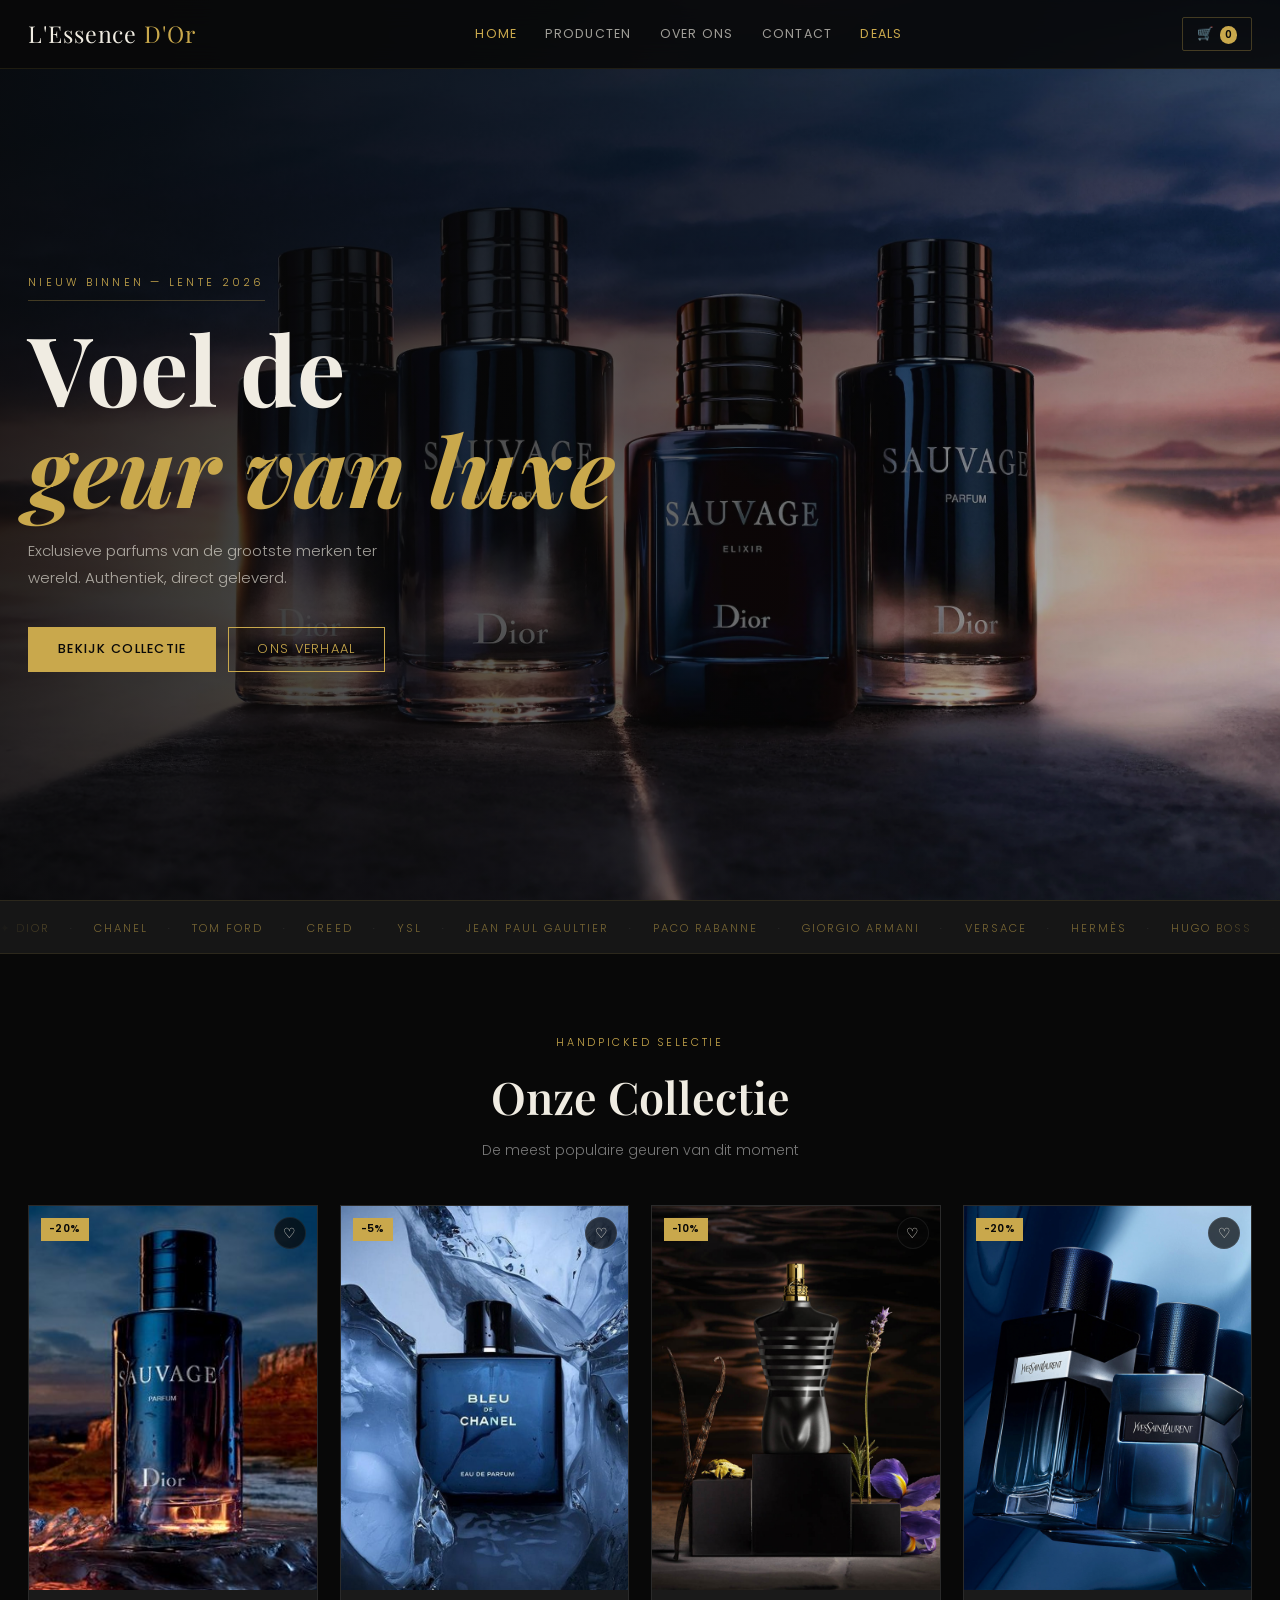
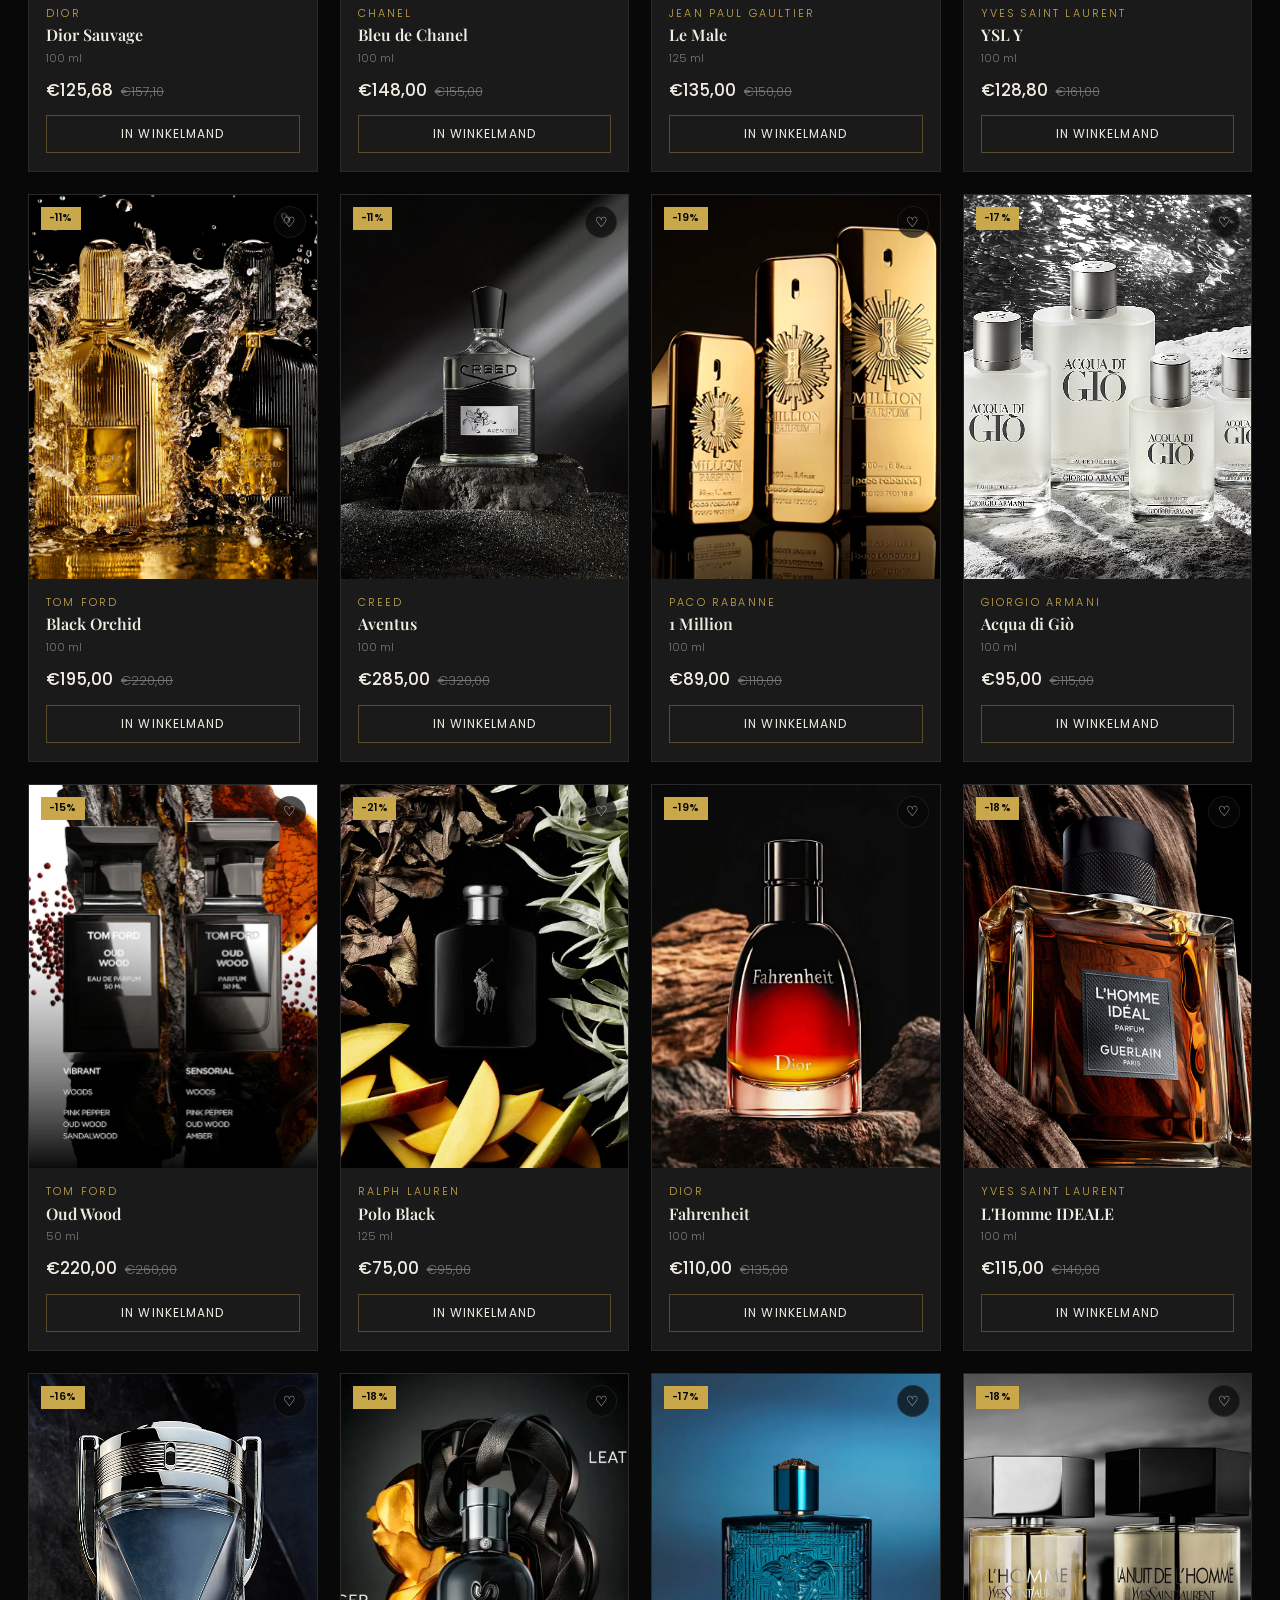
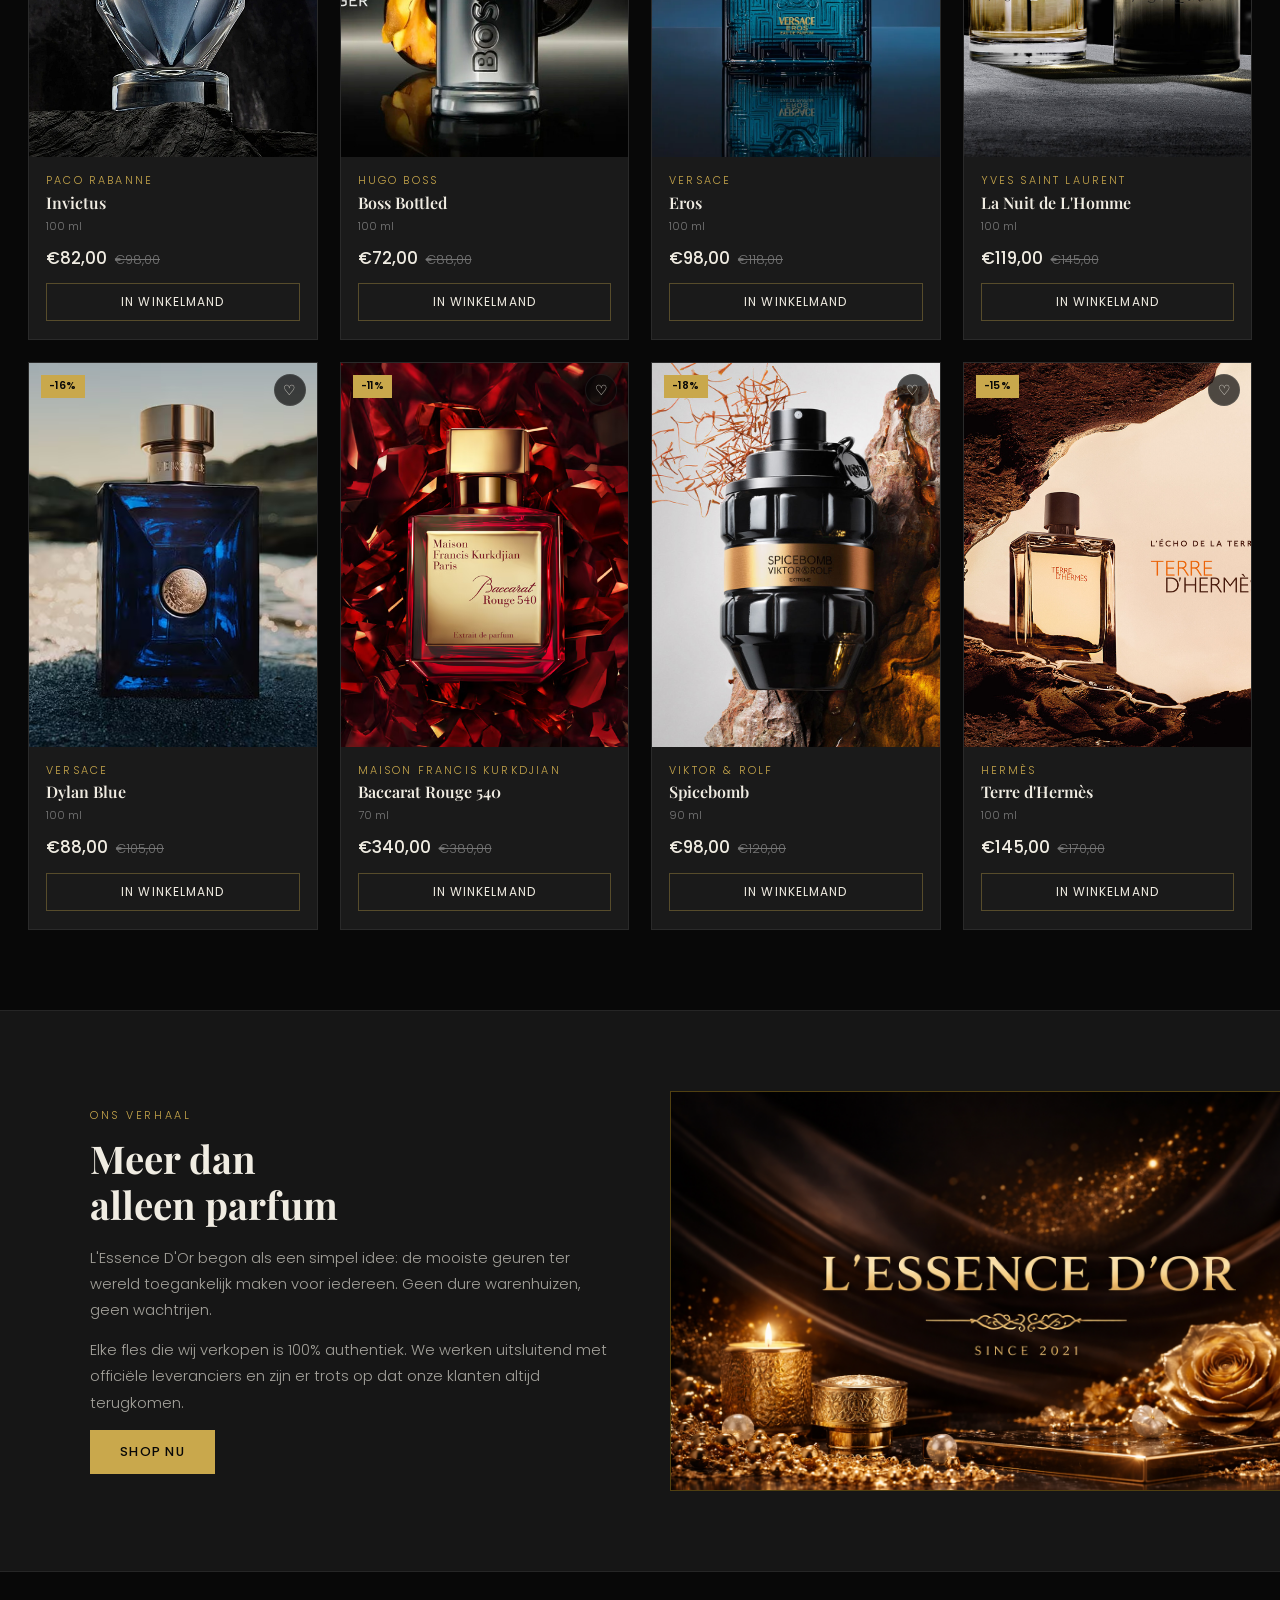
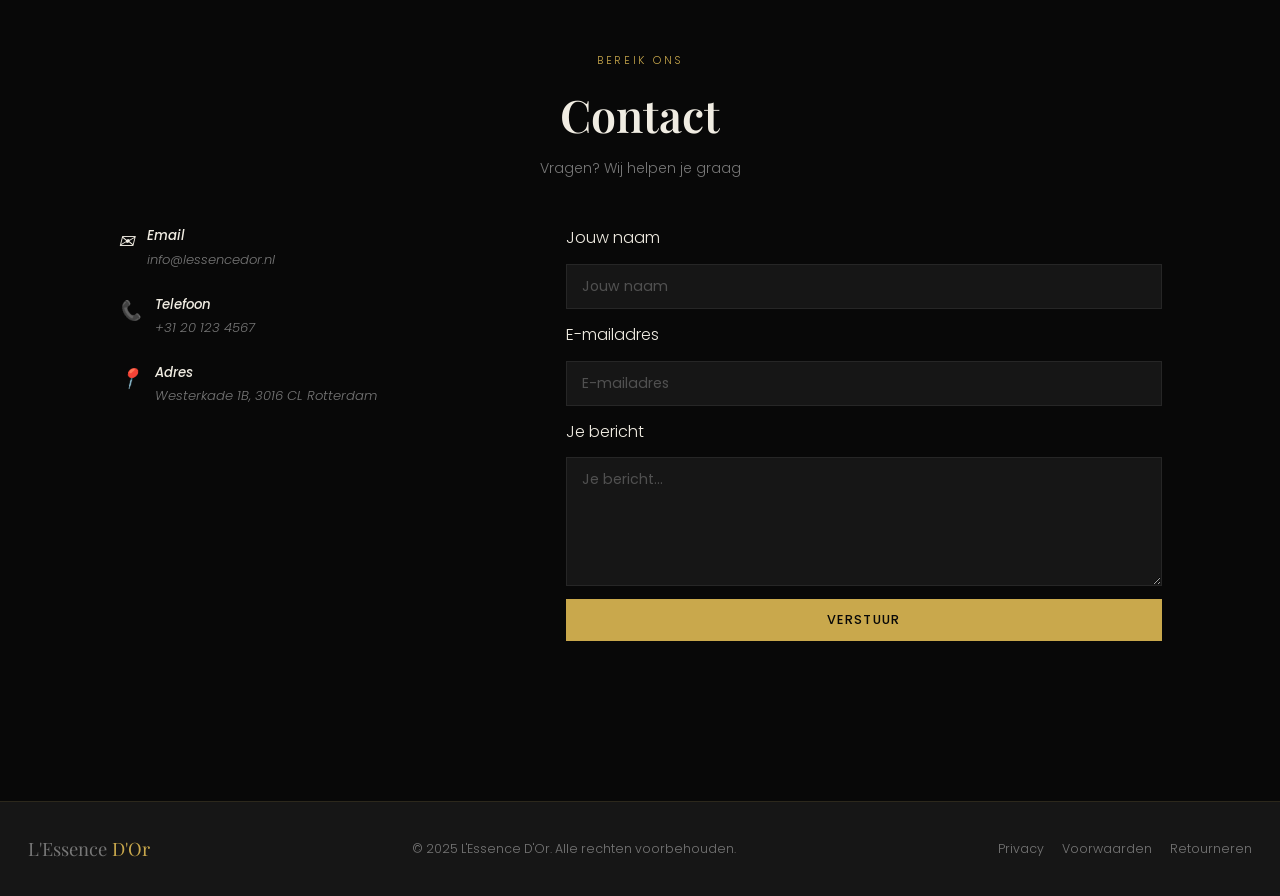
==== commit d532aa8b: "Kleine frontend fix" ====
--- a/index.html
+++ b/index.html
@@ -104,7 +104,7 @@
       <a href="index.html#producten-sectie">Producten</a>
       <a href="index.html#over-ons">Over ons</a>
       <a href="index.html#contact">Contact</a>
-      <a href="deals.html" class="deals-link">Deals 🔥</a>
+      <a href="deals.html" class="deals-link">Deals</a>
     </nav>
 
     <div class="nav-rechts">
@@ -119,7 +119,7 @@
   <a href="index.html#producten-sectie">Producten</a>
   <a href="index.html#over-ons">Over ons</a>
   <a href="index.html#contact">Contact</a>
-  <a href="deals.html">Deals 🔥</a>
+  <a href="deals.html">Deals</a>
 </nav>
 
 
